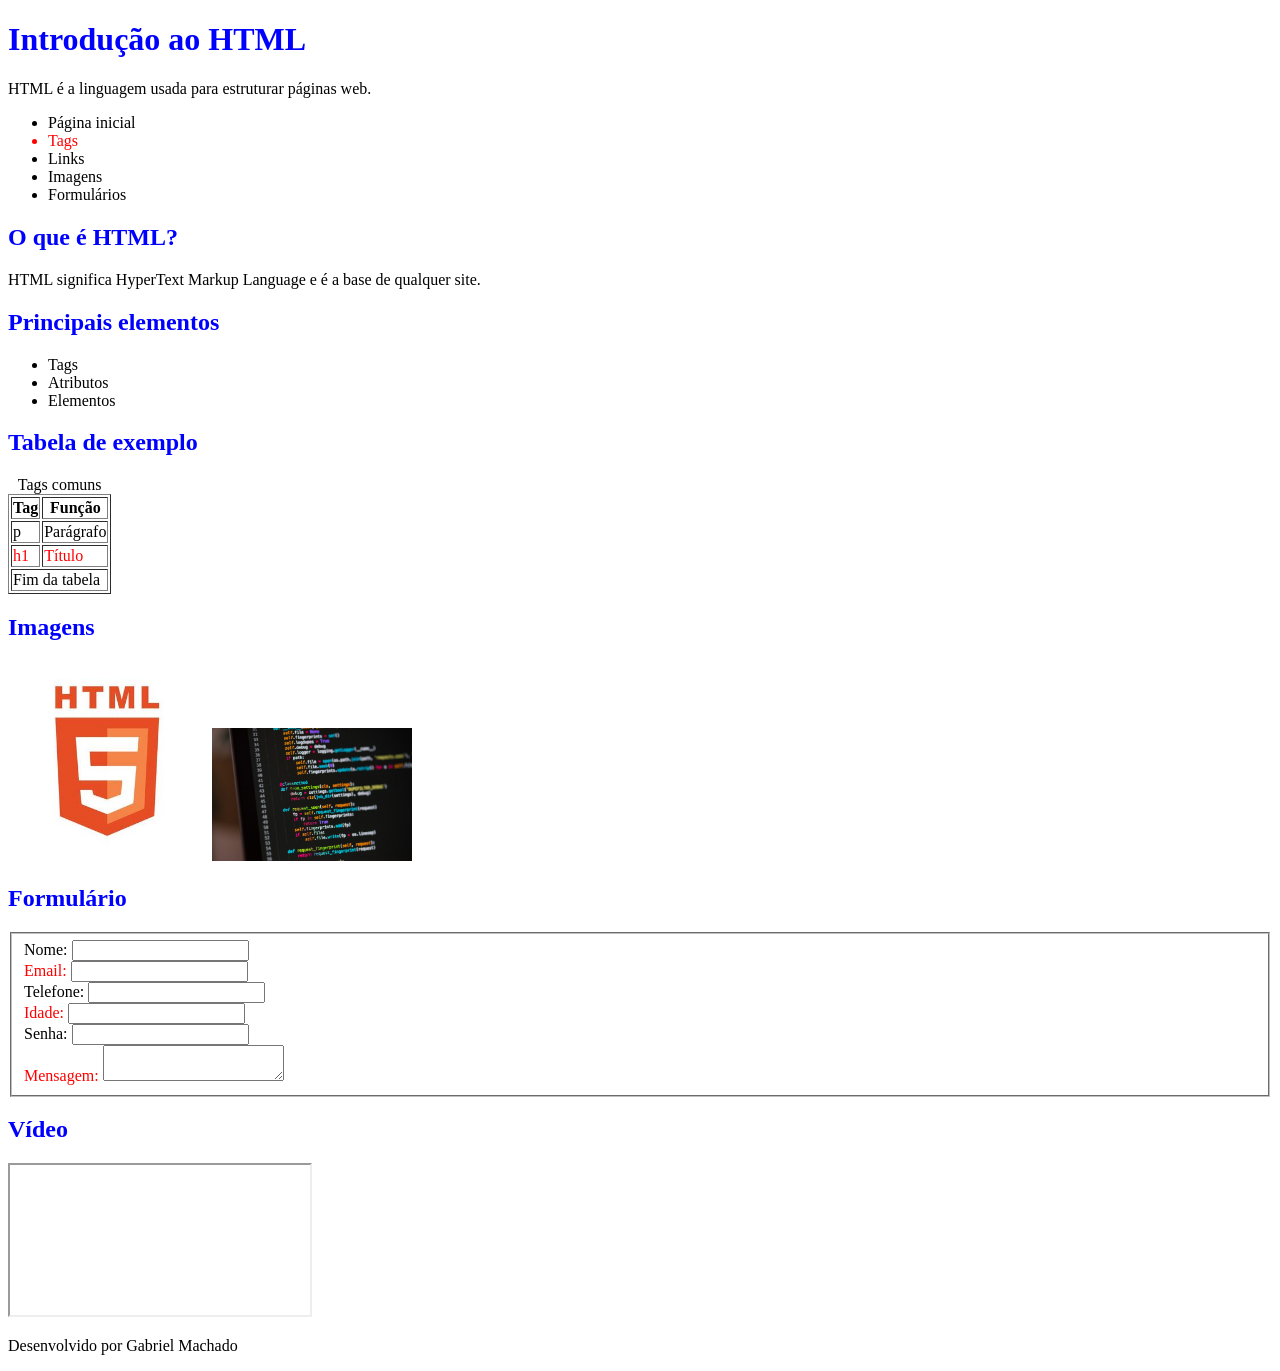
==== index.html @ c093e52a "Add files via upload" ====
<!DOCTYPE html>
<html lang="pt-BR">
<head>
    <meta charset="UTF-8">
    <meta name="viewport" content="width=device-width, initial-scale=1.0">
    <title>HTML Básico</title>
    <link rel="stylesheet" href="css/style.css">
</head>
<body>

<header>
    <h1>Introdução ao HTML</h1>
    <p>HTML é a linguagem usada para estruturar páginas web.</p>
</header>

<nav>
    <ul>
        <li>Página inicial</li>
        <li>Tags</li>
        <li>Links</li>
        <li>Imagens</li>
        <li>Formulários</li>
    </ul>
</nav>

<main>
    <h2>O que é HTML?</h2>
    <p>HTML significa HyperText Markup Language e é a base de qualquer site.</p>

    <h2>Principais elementos</h2>
    <ul>
        <li>Tags</li>
        <li>Atributos</li>
        <li>Elementos</li>
    </ul>

    <h2>Tabela de exemplo</h2>
    <table border="1">
        <caption>Tags comuns</caption>
        <thead>
            <tr>
                <th>Tag</th>
                <th>Função</th>
            </tr>
        </thead>
        <tbody>
            <tr>
                <td>p</td>
                <td>Parágrafo</td>
            </tr>
            <tr>
                <td>h1</td>
                <td>Título</td>
            </tr>
        </tbody>
        <tfoot>
            <tr>
                <td colspan="2">Fim da tabela</td>
            </tr>
        </tfoot>
    </table>

    <h2>Imagens</h2>
    <img src="img/img1.jpg" width="200">

    <a href="https://www.google.com">
        <img src="img/img2.jpg" width="200">
    </a>

    <h2>Formulário</h2>
    <form>
        <fieldset>
            <label>Nome:</label>
            <input type="text"><br>

            <label>Email:</label>
            <input type="email"><br>

            <label>Telefone:</label>
            <input type="tel"><br>

            <label>Idade:</label>
            <input type="number"><br>

            <label>Senha:</label>
            <input type="password"><br>

            <label>Mensagem:</label>
            <textarea></textarea>
        </fieldset>
    </form>

    <h2>Vídeo</h2>
    <iframe width="300" src="https://www.youtube.com/embed/dQw4w9WgXcQ"></iframe>

</main>

<footer>
    <p>Desenvolvido por Gabriel Machado</p>
</footer>

</body>
</html>
---- css/style.css ----
h1,
h2 {
    color: blue;
}

p,
li,
label,
table {
    color: black;
}

nav ul li:nth-child(2),
table tr:nth-child(2),
label:nth-child(even) {
    color: red;
}
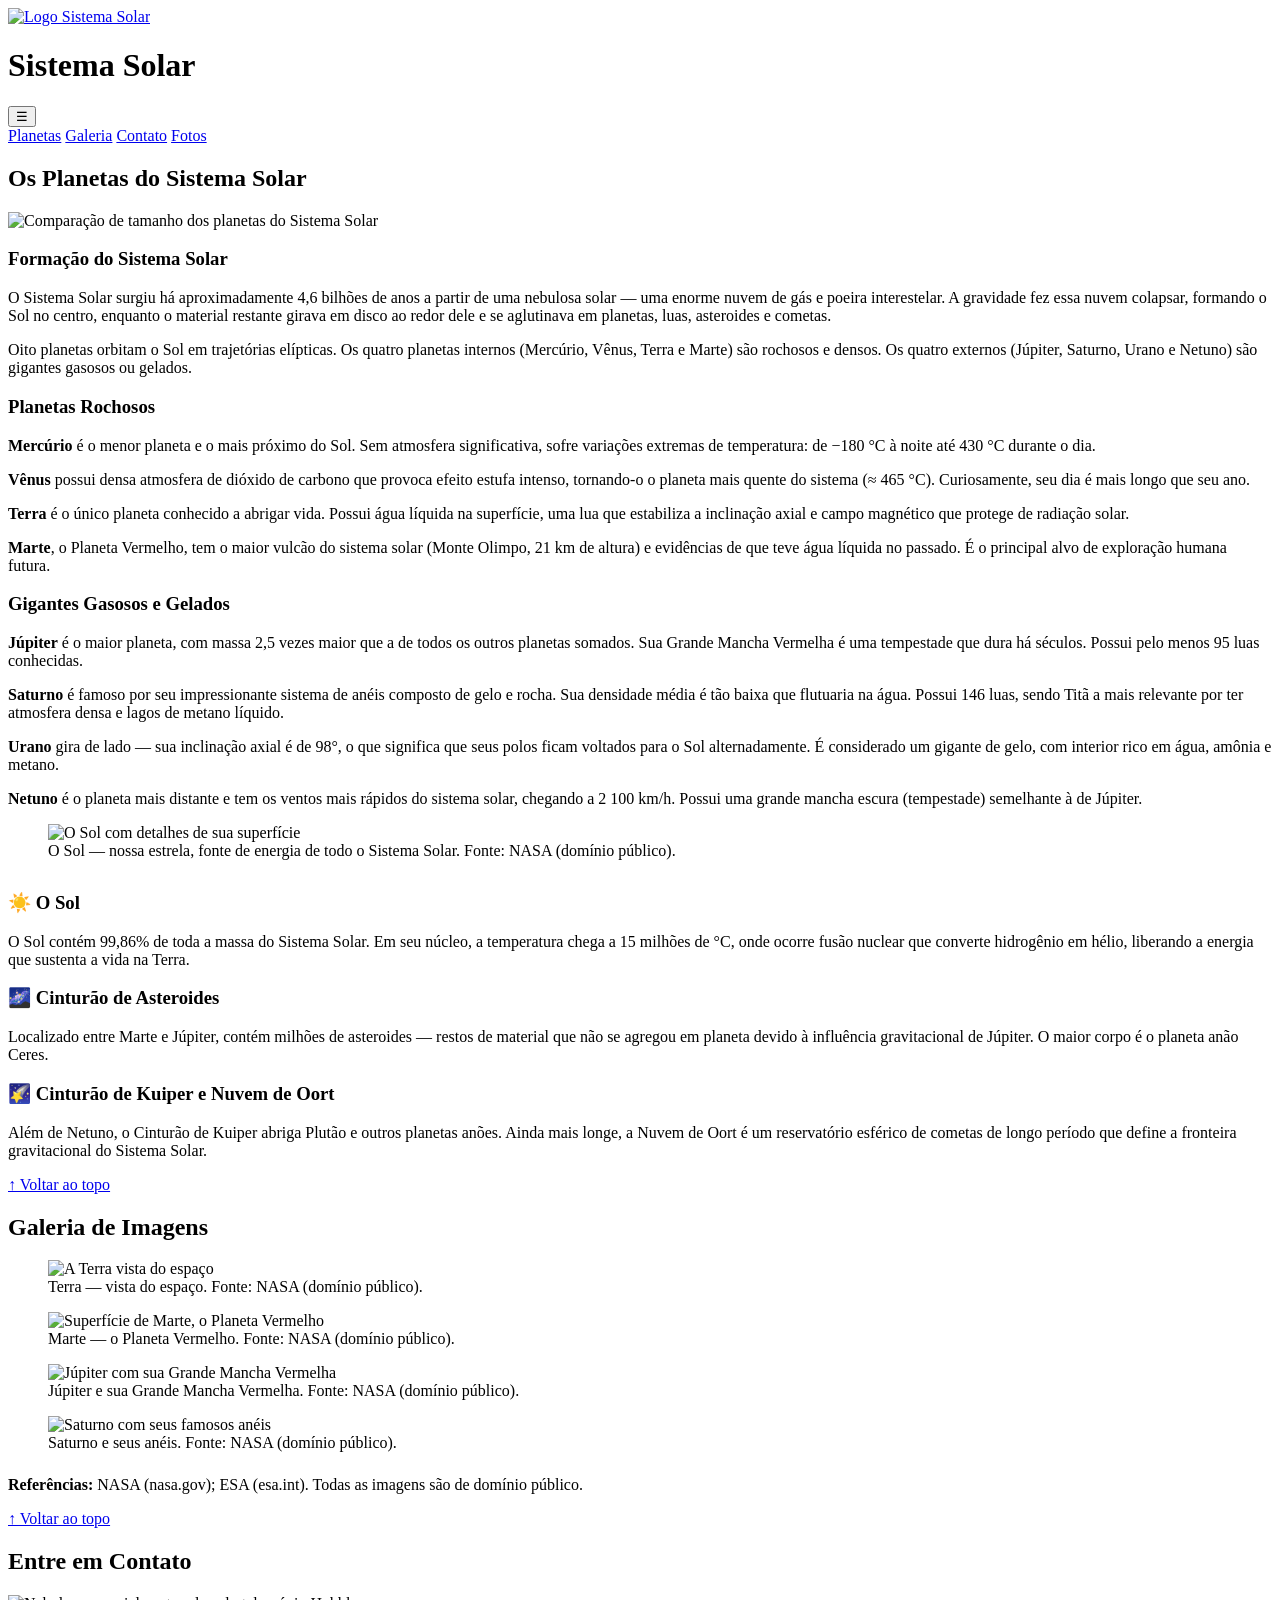
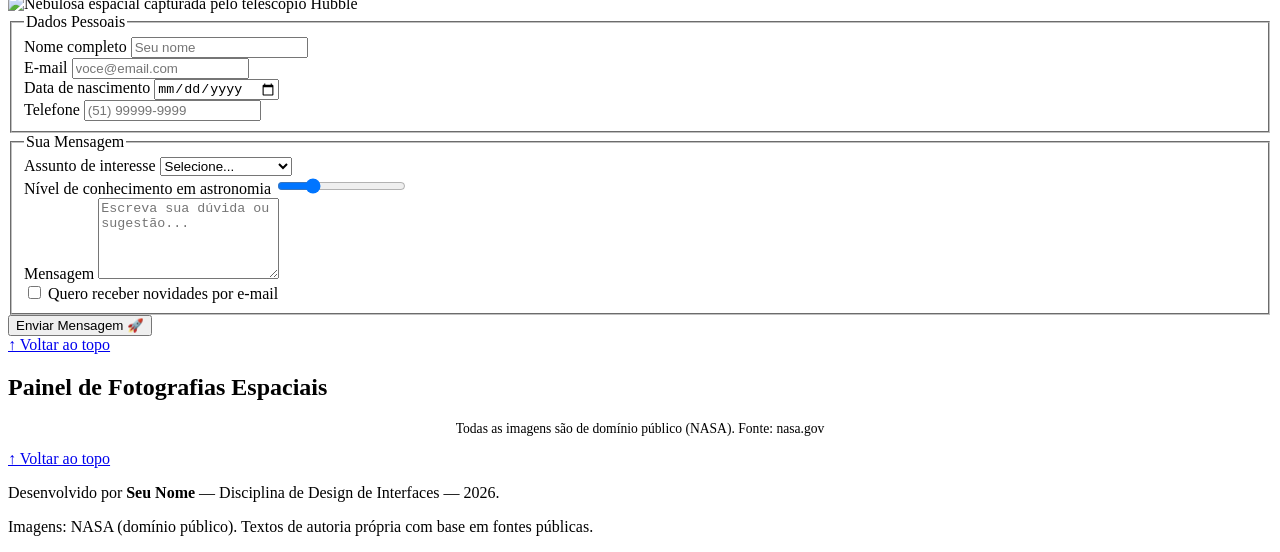
==== commit 4c365c22: "Add files via upload" ====
--- a/index.html
+++ b/index.html
@@ -1,103 +1,297 @@
-<!DOCTYPE html>
-<html lang="pt-BR">
-<head>
-    <meta charset="UTF-8">
-    <meta name="viewport" content="width=device-width, initial-scale=1.0">
-    <title>HTML Básico</title>
-    <link rel="stylesheet" href="css/style.css">
-</head>
-<body>
-
-<header>
-    <h1>Introdução ao HTML</h1>
-    <p>HTML é a linguagem usada para estruturar páginas web.</p>
-</header>
-
-<nav>
-    <ul>
-        <li>Página inicial</li>
-        <li>Tags</li>
-        <li>Links</li>
-        <li>Imagens</li>
-        <li>Formulários</li>
-    </ul>
-</nav>
-
-<main>
-    <h2>O que é HTML?</h2>
-    <p>HTML significa HyperText Markup Language e é a base de qualquer site.</p>
-
-    <h2>Principais elementos</h2>
-    <ul>
-        <li>Tags</li>
-        <li>Atributos</li>
-        <li>Elementos</li>
-    </ul>
-
-    <h2>Tabela de exemplo</h2>
-    <table border="1">
-        <caption>Tags comuns</caption>
-        <thead>
-            <tr>
-                <th>Tag</th>
-                <th>Função</th>
-            </tr>
-        </thead>
-        <tbody>
-            <tr>
-                <td>p</td>
-                <td>Parágrafo</td>
-            </tr>
-            <tr>
-                <td>h1</td>
-                <td>Título</td>
-            </tr>
-        </tbody>
-        <tfoot>
-            <tr>
-                <td colspan="2">Fim da tabela</td>
-            </tr>
-        </tfoot>
-    </table>
-
-    <h2>Imagens</h2>
-    <img src="img/img1.jpg" width="200">
-
-    <a href="https://www.google.com">
-        <img src="img/img2.jpg" width="200">
-    </a>
-
-    <h2>Formulário</h2>
-    <form>
-        <fieldset>
-            <label>Nome:</label>
-            <input type="text"><br>
-
-            <label>Email:</label>
-            <input type="email"><br>
-
-            <label>Telefone:</label>
-            <input type="tel"><br>
-
-            <label>Idade:</label>
-            <input type="number"><br>
-
-            <label>Senha:</label>
-            <input type="password"><br>
-
-            <label>Mensagem:</label>
-            <textarea></textarea>
-        </fieldset>
-    </form>
-
-    <h2>Vídeo</h2>
-    <iframe width="300" src="https://www.youtube.com/embed/dQw4w9WgXcQ"></iframe>
-
-</main>
-
-<footer>
-    <p>Desenvolvido por Gabriel Machado</p>
-</footer>
-
-</body>
-</html>+<!DOCTYPE html>
+<html lang="pt-br">
+<head>
+    <meta charset="UTF-8">
+    <meta name="viewport" content="width=device-width, initial-scale=1.0">
+
+    <!-- SEO — metatags gerais -->
+    <title>Sistema Solar — Guia Educativo</title>
+    <meta name="description" content="Aprenda sobre o Sistema Solar: planetas, características, formação e curiosidades astronômicas em um guia educativo completo.">
+    <meta name="keywords" content="sistema solar, planetas, astronomia, educação, espaço, sol, terra, marte, júpiter">
+    <meta name="author" content="Seu Nome">
+    <meta name="robots" content="index, follow">
+
+    <!-- Open Graph (Facebook, LinkedIn, WhatsApp etc.) -->
+    <meta property="og:type" content="website">
+    <meta property="og:title" content="Sistema Solar — Guia Educativo">
+    <meta property="og:description" content="Explore o Sistema Solar com textos, imagens e curiosidades astronômicas.">
+    <meta property="og:image" content="img/banner-solar.jpg">
+    <meta property="og:url" content="https://seuusuario.github.io/sistema-solar">
+    <meta property="og:locale" content="pt_BR">
+
+    <!-- Twitter Card -->
+    <meta name="twitter:card" content="summary_large_image">
+    <meta name="twitter:title" content="Sistema Solar — Guia Educativo">
+    <meta name="twitter:description" content="Explore o Sistema Solar com textos, imagens e curiosidades.">
+    <meta name="twitter:image" content="img/banner-solar.jpg">
+
+    <link rel="stylesheet" href="css/main.css">
+    <script type="module" src="js/main.js" defer></script>
+</head>
+<body>
+
+    <!-- Topo fixo: header + nav -->
+    <div class="fixed">
+        <header id="topo">
+            <a href="index.html">
+                <img src="img/logo.svg" width="200" height="200" alt="Logo Sistema Solar" class="logo">
+            </a>
+            <h1>Sistema Solar</h1>
+            <button
+                aria-label="Abrir menu de navegação"
+                aria-expanded="false"
+                onclick="
+                    const nav = document.querySelector('nav');
+                    const expanded = nav.classList.toggle('ativo');
+                    this.setAttribute('aria-expanded', expanded);
+                ">☰</button>
+        </header>
+        <nav aria-label="Menu principal">
+            <a href="index.html#section-planetas"    onclick="document.querySelector('nav').classList.remove('ativo')">Planetas</a>
+            <a href="index.html#section-galeria"     onclick="document.querySelector('nav').classList.remove('ativo')">Galeria</a>
+            <a href="index.html#section-contato"     onclick="document.querySelector('nav').classList.remove('ativo')">Contato</a>
+            <a href="index.html#section-painel"      onclick="document.querySelector('nav').classList.remove('ativo')">Fotos</a>
+        </nav>
+    </div>
+
+    <main>
+
+        <!-- =====================================================
+             SEÇÃO 1 — Texto educativo sobre planetas (Trabalho 2)
+             ===================================================== -->
+        <section id="section-planetas" aria-labelledby="titulo-planetas">
+            <h2 id="titulo-planetas">Os Planetas do Sistema Solar</h2>
+
+            <img
+                class="hero-banner"
+                src="img/banner-solar.jpg"
+                alt="Comparação de tamanho dos planetas do Sistema Solar"
+                width="1200"
+                height="400"
+                loading="lazy">
+
+            <div class="section-content">
+                <div class="text-block">
+                    <h3>Formação do Sistema Solar</h3>
+                    <p>O Sistema Solar surgiu há aproximadamente 4,6 bilhões de anos a partir de uma nebulosa solar — uma enorme nuvem de gás e poeira interestelar. A gravidade fez essa nuvem colapsar, formando o Sol no centro, enquanto o material restante girava em disco ao redor dele e se aglutinava em planetas, luas, asteroides e cometas.</p>
+                    <p>Oito planetas orbitam o Sol em trajetórias elípticas. Os quatro planetas internos (Mercúrio, Vênus, Terra e Marte) são rochosos e densos. Os quatro externos (Júpiter, Saturno, Urano e Netuno) são gigantes gasosos ou gelados.</p>
+
+                    <h3>Planetas Rochosos</h3>
+                    <p><strong>Mercúrio</strong> é o menor planeta e o mais próximo do Sol. Sem atmosfera significativa, sofre variações extremas de temperatura: de −180 °C à noite até 430 °C durante o dia.</p>
+                    <p><strong>Vênus</strong> possui densa atmosfera de dióxido de carbono que provoca efeito estufa intenso, tornando-o o planeta mais quente do sistema (≈ 465 °C). Curiosamente, seu dia é mais longo que seu ano.</p>
+                    <p><strong>Terra</strong> é o único planeta conhecido a abrigar vida. Possui água líquida na superfície, uma lua que estabiliza a inclinação axial e campo magnético que protege de radiação solar.</p>
+                    <p><strong>Marte</strong>, o Planeta Vermelho, tem o maior vulcão do sistema solar (Monte Olimpo, 21 km de altura) e evidências de que teve água líquida no passado. É o principal alvo de exploração humana futura.</p>
+
+                    <h3>Gigantes Gasosos e Gelados</h3>
+                    <p><strong>Júpiter</strong> é o maior planeta, com massa 2,5 vezes maior que a de todos os outros planetas somados. Sua Grande Mancha Vermelha é uma tempestade que dura há séculos. Possui pelo menos 95 luas conhecidas.</p>
+                    <p><strong>Saturno</strong> é famoso por seu impressionante sistema de anéis composto de gelo e rocha. Sua densidade média é tão baixa que flutuaria na água. Possui 146 luas, sendo Titã a mais relevante por ter atmosfera densa e lagos de metano líquido.</p>
+                    <p><strong>Urano</strong> gira de lado — sua inclinação axial é de 98°, o que significa que seus polos ficam voltados para o Sol alternadamente. É considerado um gigante de gelo, com interior rico em água, amônia e metano.</p>
+                    <p><strong>Netuno</strong> é o planeta mais distante e tem os ventos mais rápidos do sistema solar, chegando a 2 100 km/h. Possui uma grande mancha escura (tempestade) semelhante à de Júpiter.</p>
+                </div>
+
+                <figure>
+                    <img
+                        src="img/sol-detalhe.jpg"
+                        alt="O Sol com detalhes de sua superfície"
+                        width="800"
+                        height="600"
+                        loading="lazy">
+                    <figcaption>O Sol — nossa estrela, fonte de energia de todo o Sistema Solar. Fonte: NASA (domínio público).</figcaption>
+                </figure>
+            </div>
+
+            <div class="cards-grid" style="margin-top:2rem;">
+                <article class="card">
+                    <h3>☀️ O Sol</h3>
+                    <p>O Sol contém 99,86% de toda a massa do Sistema Solar. Em seu núcleo, a temperatura chega a 15 milhões de °C, onde ocorre fusão nuclear que converte hidrogênio em hélio, liberando a energia que sustenta a vida na Terra.</p>
+                </article>
+                <article class="card">
+                    <h3>🌌 Cinturão de Asteroides</h3>
+                    <p>Localizado entre Marte e Júpiter, contém milhões de asteroides — restos de material que não se agregou em planeta devido à influência gravitacional de Júpiter. O maior corpo é o planeta anão Ceres.</p>
+                </article>
+                <article class="card">
+                    <h3>🌠 Cinturão de Kuiper e Nuvem de Oort</h3>
+                    <p>Além de Netuno, o Cinturão de Kuiper abriga Plutão e outros planetas anões. Ainda mais longe, a Nuvem de Oort é um reservatório esférico de cometas de longo período que define a fronteira gravitacional do Sistema Solar.</p>
+                </article>
+            </div>
+
+            <a href="#topo" class="back-to-top">↑ Voltar ao topo</a>
+        </section>
+
+        <!-- =====================================================
+             SEÇÃO 2 — Galeria Flex (Trabalho 2)
+             ===================================================== -->
+        <section id="section-galeria" aria-labelledby="titulo-galeria">
+            <h2 id="titulo-galeria">Galeria de Imagens</h2>
+
+            <div class="gallery-flex">
+                <figure>
+                    <img
+                        src="img/terra.jpg"
+                        alt="A Terra vista do espaço"
+                        width="800"
+                        height="800"
+                        loading="lazy">
+                    <figcaption>Terra — vista do espaço. Fonte: NASA (domínio público).</figcaption>
+                </figure>
+                <figure>
+                    <img
+                        src="img/marte.jpg"
+                        alt="Superfície de Marte, o Planeta Vermelho"
+                        width="800"
+                        height="600"
+                        loading="lazy">
+                    <figcaption>Marte — o Planeta Vermelho. Fonte: NASA (domínio público).</figcaption>
+                </figure>
+                <figure>
+                    <img
+                        src="img/jupiter.jpg"
+                        alt="Júpiter com sua Grande Mancha Vermelha"
+                        width="800"
+                        height="1000"
+                        loading="lazy">
+                    <figcaption>Júpiter e sua Grande Mancha Vermelha. Fonte: NASA (domínio público).</figcaption>
+                </figure>
+                <figure>
+                    <img
+                        src="img/saturno.jpg"
+                        alt="Saturno com seus famosos anéis"
+                        width="1200"
+                        height="600"
+                        loading="lazy">
+                    <figcaption>Saturno e seus anéis. Fonte: NASA (domínio público).</figcaption>
+                </figure>
+            </div>
+
+            <p style="margin-top:1.5rem;"><strong>Referências:</strong> NASA (nasa.gov); ESA (esa.int). Todas as imagens são de domínio público.</p>
+
+            <a href="#topo" class="back-to-top">↑ Voltar ao topo</a>
+        </section>
+
+        <!-- =====================================================
+             SEÇÃO 3 — Formulário + Figura (Trabalho 3 — nova)
+             ===================================================== -->
+        <section id="section-contato" aria-labelledby="titulo-contato">
+            <h2 id="titulo-contato">Entre em Contato</h2>
+
+            <div class="form-section-grid">
+
+                <!-- Figura grande ao lado do formulário -->
+                <img
+                    class="form-image"
+                    src="img/nebulosa.jpg"
+                    alt="Nebulosa espacial capturada pelo telescópio Hubble"
+                    width="800"
+                    height="800"
+                    loading="lazy">
+
+                <!-- Formulário com fieldsets e tipos variados -->
+                <form class="contact-form" action="#" method="post" novalidate>
+
+                    <fieldset>
+                        <legend>Dados Pessoais</legend>
+                        <div class="form-grid">
+                            <div class="form-group">
+                                <label for="nome">Nome completo</label>
+                                <input type="text" id="nome" name="nome" placeholder="Seu nome" autocomplete="name" required>
+                            </div>
+                            <div class="form-group">
+                                <label for="email">E-mail</label>
+                                <input type="email" id="email" name="email" placeholder="voce@email.com" autocomplete="email" required>
+                            </div>
+                            <div class="form-group">
+                                <label for="nascimento">Data de nascimento</label>
+                                <input type="date" id="nascimento" name="nascimento" autocomplete="bday">
+                            </div>
+                            <div class="form-group">
+                                <label for="telefone">Telefone</label>
+                                <input type="tel" id="telefone" name="telefone" placeholder="(51) 99999-9999" autocomplete="tel">
+                            </div>
+                        </div>
+                    </fieldset>
+
+                    <fieldset>
+                        <legend>Sua Mensagem</legend>
+                        <div class="form-grid">
+                            <div class="form-group">
+                                <label for="assunto">Assunto de interesse</label>
+                                <select id="assunto" name="assunto">
+                                    <option value="">Selecione...</option>
+                                    <option value="planetas">Planetas</option>
+                                    <option value="sol">O Sol</option>
+                                    <option value="missoes">Missões Espaciais</option>
+                                    <option value="outro">Outro</option>
+                                </select>
+                            </div>
+                            <div class="form-group">
+                                <label for="nivel">Nível de conhecimento em astronomia</label>
+                                <input type="range" id="nivel" name="nivel" min="1" max="5" step="1" value="2">
+                            </div>
+                            <div class="form-group full-width">
+                                <label for="mensagem">Mensagem</label>
+                                <textarea id="mensagem" name="mensagem" placeholder="Escreva sua dúvida ou sugestão..." rows="5" required></textarea>
+                            </div>
+                            <div class="form-group">
+                                <label>
+                                    <input type="checkbox" id="newsletter" name="newsletter" value="sim">
+                                    Quero receber novidades por e-mail
+                                </label>
+                            </div>
+                        </div>
+                    </fieldset>
+
+                    <button type="submit" class="form-submit">Enviar Mensagem 🚀</button>
+                </form>
+            </div>
+
+            <a href="#topo" class="back-to-top">↑ Voltar ao topo</a>
+        </section>
+
+        <!-- =====================================================
+             SEÇÃO 4 — Painel de Fotos (Trabalho 3 — nova)
+             ===================================================== -->
+        <section id="section-painel" aria-labelledby="titulo-painel">
+            <h2 id="titulo-painel">Painel de Fotografias Espaciais</h2>
+
+            <div class="photo-panel" role="list" aria-label="Painel de fotografias espaciais">
+
+                <div class="photo-item" role="listitem"
+                    style="background-image: url('img/terra.jpg');"
+                    aria-label="Terra vista do espaço"></div>
+
+                <div class="photo-item" role="listitem"
+                    style="background-image: url('img/lua.jpg');"
+                    aria-label="Lua Cheia"></div>
+
+                <div class="photo-item" role="listitem"
+                    style="background-image: url('img/saturno.jpg');"
+                    aria-label="Saturno e seus anéis"></div>
+
+                <div class="photo-item" role="listitem"
+                    style="background-image: url('img/jupiter.jpg');"
+                    aria-label="Júpiter"></div>
+
+                <div class="photo-item" role="listitem"
+                    style="background-image: url('img/marte.jpg');"
+                    aria-label="Marte"></div>
+
+                <div class="photo-item" role="listitem"
+                    style="background-image: url('img/nebulosa.jpg');"
+                    aria-label="Nebulosa espacial"></div>
+
+            </div>
+
+            <p style="margin-top:1rem; font-size:0.85rem; text-align:center;">Todas as imagens são de domínio público (NASA). Fonte: nasa.gov</p>
+
+            <a href="#topo" class="back-to-top">↑ Voltar ao topo</a>
+        </section>
+
+    </main>
+
+    <footer>
+        <p>Desenvolvido por <strong>Seu Nome</strong> &mdash; Disciplina de Design de Interfaces &mdash; 2026.</p>
+        <p>Imagens: NASA (domínio público). Textos de autoria própria com base em fontes públicas.</p>
+    </footer>
+
+</body>
+</html>
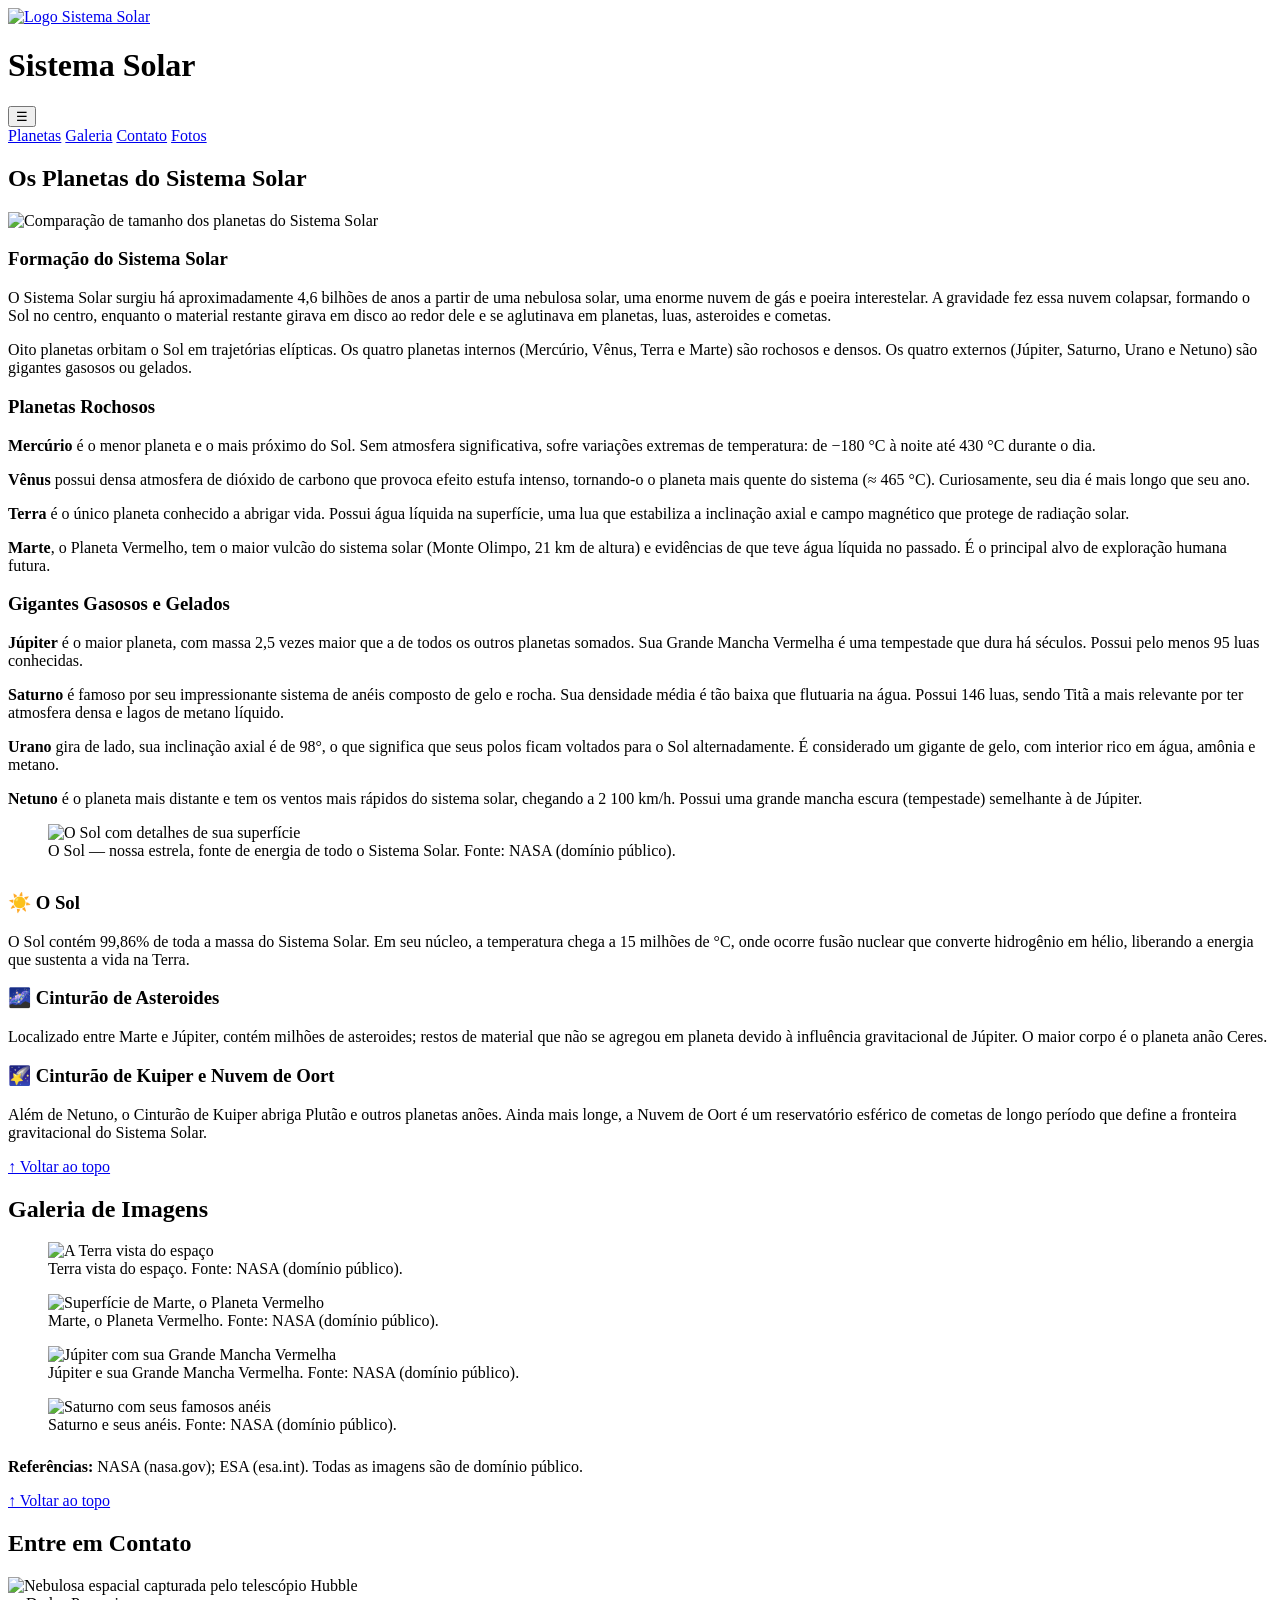
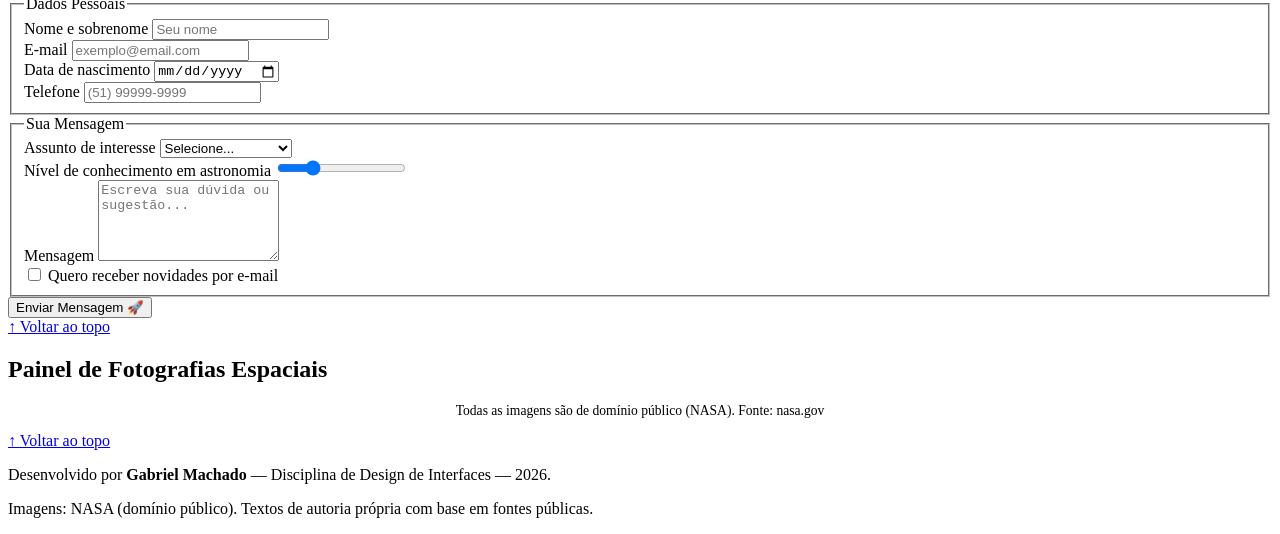
==== commit e5d90222: "Add files via upload" ====
--- a/index.html
+++ b/index.html
@@ -1,17 +1,19 @@
 <!DOCTYPE html>
 <html lang="pt-br">
+
 <head>
     <meta charset="UTF-8">
     <meta name="viewport" content="width=device-width, initial-scale=1.0">
 
-    <!-- SEO — metatags gerais -->
+    <!-- metatags gerais -->
     <title>Sistema Solar — Guia Educativo</title>
-    <meta name="description" content="Aprenda sobre o Sistema Solar: planetas, características, formação e curiosidades astronômicas em um guia educativo completo.">
+    <meta name="description"
+        content="Aprenda sobre o Sistema Solar: planetas, características, formação e curiosidades astronômicas em um guia educativo completo.">
     <meta name="keywords" content="sistema solar, planetas, astronomia, educação, espaço, sol, terra, marte, júpiter">
     <meta name="author" content="Seu Nome">
     <meta name="robots" content="index, follow">
 
-    <!-- Open Graph (Facebook, LinkedIn, WhatsApp etc.) -->
+    <!-- Open Graph (Facebook, LinkedIn, WhatsApp etc...) -->
     <meta property="og:type" content="website">
     <meta property="og:title" content="Sistema Solar — Guia Educativo">
     <meta property="og:description" content="Explore o Sistema Solar com textos, imagens e curiosidades astronômicas.">
@@ -19,7 +21,7 @@
     <meta property="og:url" content="https://seuusuario.github.io/sistema-solar">
     <meta property="og:locale" content="pt_BR">
 
-    <!-- Twitter Card -->
+    <!-- Twitter -->
     <meta name="twitter:card" content="summary_large_image">
     <meta name="twitter:title" content="Sistema Solar — Guia Educativo">
     <meta name="twitter:description" content="Explore o Sistema Solar com textos, imagens e curiosidades.">
@@ -28,176 +30,170 @@
     <link rel="stylesheet" href="css/main.css">
     <script type="module" src="js/main.js" defer></script>
 </head>
+
 <body>
 
-    <!-- Topo fixo: header + nav -->
+    <!-- Topo fixo -->
     <div class="fixed">
         <header id="topo">
             <a href="index.html">
                 <img src="img/logo.svg" width="200" height="200" alt="Logo Sistema Solar" class="logo">
             </a>
             <h1>Sistema Solar</h1>
-            <button
-                aria-label="Abrir menu de navegação"
-                aria-expanded="false"
-                onclick="
+            <button aria-label="Abrir menu de navegação" aria-expanded="false" onclick="
                     const nav = document.querySelector('nav');
                     const expanded = nav.classList.toggle('ativo');
                     this.setAttribute('aria-expanded', expanded);
                 ">☰</button>
         </header>
         <nav aria-label="Menu principal">
-            <a href="index.html#section-planetas"    onclick="document.querySelector('nav').classList.remove('ativo')">Planetas</a>
-            <a href="index.html#section-galeria"     onclick="document.querySelector('nav').classList.remove('ativo')">Galeria</a>
-            <a href="index.html#section-contato"     onclick="document.querySelector('nav').classList.remove('ativo')">Contato</a>
-            <a href="index.html#section-painel"      onclick="document.querySelector('nav').classList.remove('ativo')">Fotos</a>
+            <a href="index.html#section-planetas"
+                onclick="document.querySelector('nav').classList.remove('ativo')">Planetas</a>
+            <a href="index.html#section-galeria"
+                onclick="document.querySelector('nav').classList.remove('ativo')">Galeria</a>
+            <a href="index.html#section-contato"
+                onclick="document.querySelector('nav').classList.remove('ativo')">Contato</a>
+            <a href="index.html#section-painel"
+                onclick="document.querySelector('nav').classList.remove('ativo')">Fotos</a>
         </nav>
     </div>
 
     <main>
 
-        <!-- =====================================================
-             SEÇÃO 1 — Texto educativo sobre planetas (Trabalho 2)
-             ===================================================== -->
+        <!-- TEXTO -->
         <section id="section-planetas" aria-labelledby="titulo-planetas">
             <h2 id="titulo-planetas">Os Planetas do Sistema Solar</h2>
 
-            <img
-                class="hero-banner"
-                src="img/banner-solar.jpg"
-                alt="Comparação de tamanho dos planetas do Sistema Solar"
-                width="1200"
-                height="400"
-                loading="lazy">
+            <img class="hero-banner" src="img/banner-solar.jpg"
+                alt="Comparação de tamanho dos planetas do Sistema Solar" width="1200" height="400" loading="lazy">
 
             <div class="section-content">
                 <div class="text-block">
                     <h3>Formação do Sistema Solar</h3>
-                    <p>O Sistema Solar surgiu há aproximadamente 4,6 bilhões de anos a partir de uma nebulosa solar — uma enorme nuvem de gás e poeira interestelar. A gravidade fez essa nuvem colapsar, formando o Sol no centro, enquanto o material restante girava em disco ao redor dele e se aglutinava em planetas, luas, asteroides e cometas.</p>
-                    <p>Oito planetas orbitam o Sol em trajetórias elípticas. Os quatro planetas internos (Mercúrio, Vênus, Terra e Marte) são rochosos e densos. Os quatro externos (Júpiter, Saturno, Urano e Netuno) são gigantes gasosos ou gelados.</p>
+                    <p>O Sistema Solar surgiu há aproximadamente 4,6 bilhões de anos a partir de uma nebulosa solar, 
+                        uma enorme nuvem de gás e poeira interestelar. A gravidade fez essa nuvem colapsar, formando o
+                        Sol no centro, enquanto o material restante girava em disco ao redor dele e se aglutinava em
+                        planetas, luas, asteroides e cometas.</p>
+                    <p>Oito planetas orbitam o Sol em trajetórias elípticas. Os quatro planetas internos (Mercúrio,
+                        Vênus, Terra e Marte) são rochosos e densos. Os quatro externos (Júpiter, Saturno, Urano e
+                        Netuno) são gigantes gasosos ou gelados.</p>
 
                     <h3>Planetas Rochosos</h3>
-                    <p><strong>Mercúrio</strong> é o menor planeta e o mais próximo do Sol. Sem atmosfera significativa, sofre variações extremas de temperatura: de −180 °C à noite até 430 °C durante o dia.</p>
-                    <p><strong>Vênus</strong> possui densa atmosfera de dióxido de carbono que provoca efeito estufa intenso, tornando-o o planeta mais quente do sistema (≈ 465 °C). Curiosamente, seu dia é mais longo que seu ano.</p>
-                    <p><strong>Terra</strong> é o único planeta conhecido a abrigar vida. Possui água líquida na superfície, uma lua que estabiliza a inclinação axial e campo magnético que protege de radiação solar.</p>
-                    <p><strong>Marte</strong>, o Planeta Vermelho, tem o maior vulcão do sistema solar (Monte Olimpo, 21 km de altura) e evidências de que teve água líquida no passado. É o principal alvo de exploração humana futura.</p>
+                    <p><strong>Mercúrio</strong> é o menor planeta e o mais próximo do Sol. Sem atmosfera significativa,
+                        sofre variações extremas de temperatura: de −180 °C à noite até 430 °C durante o dia.</p>
+                    <p><strong>Vênus</strong> possui densa atmosfera de dióxido de carbono que provoca efeito estufa
+                        intenso, tornando-o o planeta mais quente do sistema (≈ 465 °C). Curiosamente, seu dia é mais
+                        longo que seu ano.</p>
+                    <p><strong>Terra</strong> é o único planeta conhecido a abrigar vida. Possui água líquida na
+                        superfície, uma lua que estabiliza a inclinação axial e campo magnético que protege de radiação
+                        solar.</p>
+                    <p><strong>Marte</strong>, o Planeta Vermelho, tem o maior vulcão do sistema solar (Monte Olimpo, 21
+                        km de altura) e evidências de que teve água líquida no passado. É o principal alvo de exploração
+                        humana futura.</p>
 
                     <h3>Gigantes Gasosos e Gelados</h3>
-                    <p><strong>Júpiter</strong> é o maior planeta, com massa 2,5 vezes maior que a de todos os outros planetas somados. Sua Grande Mancha Vermelha é uma tempestade que dura há séculos. Possui pelo menos 95 luas conhecidas.</p>
-                    <p><strong>Saturno</strong> é famoso por seu impressionante sistema de anéis composto de gelo e rocha. Sua densidade média é tão baixa que flutuaria na água. Possui 146 luas, sendo Titã a mais relevante por ter atmosfera densa e lagos de metano líquido.</p>
-                    <p><strong>Urano</strong> gira de lado — sua inclinação axial é de 98°, o que significa que seus polos ficam voltados para o Sol alternadamente. É considerado um gigante de gelo, com interior rico em água, amônia e metano.</p>
-                    <p><strong>Netuno</strong> é o planeta mais distante e tem os ventos mais rápidos do sistema solar, chegando a 2 100 km/h. Possui uma grande mancha escura (tempestade) semelhante à de Júpiter.</p>
+                    <p><strong>Júpiter</strong> é o maior planeta, com massa 2,5 vezes maior que a de todos os outros
+                        planetas somados. Sua Grande Mancha Vermelha é uma tempestade que dura há séculos. Possui pelo
+                        menos 95 luas conhecidas.</p>
+                    <p><strong>Saturno</strong> é famoso por seu impressionante sistema de anéis composto de gelo e
+                        rocha. Sua densidade média é tão baixa que flutuaria na água. Possui 146 luas, sendo Titã a mais
+                        relevante por ter atmosfera densa e lagos de metano líquido.</p>
+                    <p><strong>Urano</strong> gira de lado, sua inclinação axial é de 98°, o que significa que seus
+                        polos ficam voltados para o Sol alternadamente. É considerado um gigante de gelo, com interior
+                        rico em água, amônia e metano.</p>
+                    <p><strong>Netuno</strong> é o planeta mais distante e tem os ventos mais rápidos do sistema solar,
+                        chegando a 2 100 km/h. Possui uma grande mancha escura (tempestade) semelhante à de Júpiter.</p>
                 </div>
 
                 <figure>
-                    <img
-                        src="img/sol-detalhe.jpg"
-                        alt="O Sol com detalhes de sua superfície"
-                        width="800"
-                        height="600"
-                        loading="lazy">
-                    <figcaption>O Sol — nossa estrela, fonte de energia de todo o Sistema Solar. Fonte: NASA (domínio público).</figcaption>
+                    <img src="img/sol-detalhe.jpg" alt="O Sol com detalhes de sua superfície" width="800" height="600"
+                        loading="lazy">
+                    <figcaption>O Sol — nossa estrela, fonte de energia de todo o Sistema Solar. Fonte: NASA (domínio
+                        público).</figcaption>
                 </figure>
             </div>
 
             <div class="cards-grid" style="margin-top:2rem;">
                 <article class="card">
                     <h3>☀️ O Sol</h3>
-                    <p>O Sol contém 99,86% de toda a massa do Sistema Solar. Em seu núcleo, a temperatura chega a 15 milhões de °C, onde ocorre fusão nuclear que converte hidrogênio em hélio, liberando a energia que sustenta a vida na Terra.</p>
+                    <p>O Sol contém 99,86% de toda a massa do Sistema Solar. Em seu núcleo, a temperatura chega a 15
+                        milhões de °C, onde ocorre fusão nuclear que converte hidrogênio em hélio, liberando a energia
+                        que sustenta a vida na Terra.</p>
                 </article>
                 <article class="card">
                     <h3>🌌 Cinturão de Asteroides</h3>
-                    <p>Localizado entre Marte e Júpiter, contém milhões de asteroides — restos de material que não se agregou em planeta devido à influência gravitacional de Júpiter. O maior corpo é o planeta anão Ceres.</p>
+                    <p>Localizado entre Marte e Júpiter, contém milhões de asteroides; restos de material que não se
+                        agregou em planeta devido à influência gravitacional de Júpiter. O maior corpo é o planeta anão
+                        Ceres.</p>
                 </article>
                 <article class="card">
                     <h3>🌠 Cinturão de Kuiper e Nuvem de Oort</h3>
-                    <p>Além de Netuno, o Cinturão de Kuiper abriga Plutão e outros planetas anões. Ainda mais longe, a Nuvem de Oort é um reservatório esférico de cometas de longo período que define a fronteira gravitacional do Sistema Solar.</p>
+                    <p>Além de Netuno, o Cinturão de Kuiper abriga Plutão e outros planetas anões. Ainda mais longe, a
+                        Nuvem de Oort é um reservatório esférico de cometas de longo período que define a fronteira
+                        gravitacional do Sistema Solar.</p>
                 </article>
             </div>
 
             <a href="#topo" class="back-to-top">↑ Voltar ao topo</a>
         </section>
 
-        <!-- =====================================================
-             SEÇÃO 2 — Galeria Flex (Trabalho 2)
-             ===================================================== -->
+        <!-- GALERIA  -->
         <section id="section-galeria" aria-labelledby="titulo-galeria">
             <h2 id="titulo-galeria">Galeria de Imagens</h2>
 
             <div class="gallery-flex">
                 <figure>
-                    <img
-                        src="img/terra.jpg"
-                        alt="A Terra vista do espaço"
-                        width="800"
-                        height="800"
-                        loading="lazy">
-                    <figcaption>Terra — vista do espaço. Fonte: NASA (domínio público).</figcaption>
-                </figure>
-                <figure>
-                    <img
-                        src="img/marte.jpg"
-                        alt="Superfície de Marte, o Planeta Vermelho"
-                        width="800"
-                        height="600"
-                        loading="lazy">
-                    <figcaption>Marte — o Planeta Vermelho. Fonte: NASA (domínio público).</figcaption>
-                </figure>
-                <figure>
-                    <img
-                        src="img/jupiter.jpg"
-                        alt="Júpiter com sua Grande Mancha Vermelha"
-                        width="800"
-                        height="1000"
+                    <img src="img/terra.jpg" alt="A Terra vista do espaço" width="800" height="800" loading="lazy">
+                    <figcaption>Terra vista do espaço. Fonte: NASA (domínio público).</figcaption>
+                </figure>
+                <figure>
+                    <img src="img/marte.jpg" alt="Superfície de Marte, o Planeta Vermelho" width="800" height="600"
+                        loading="lazy">
+                    <figcaption>Marte, o Planeta Vermelho. Fonte: NASA (domínio público).</figcaption>
+                </figure>
+                <figure>
+                    <img src="img/jupiter.jpg" alt="Júpiter com sua Grande Mancha Vermelha" width="800" height="1000"
                         loading="lazy">
                     <figcaption>Júpiter e sua Grande Mancha Vermelha. Fonte: NASA (domínio público).</figcaption>
                 </figure>
                 <figure>
-                    <img
-                        src="img/saturno.jpg"
-                        alt="Saturno com seus famosos anéis"
-                        width="1200"
-                        height="600"
+                    <img src="img/saturno.jpg" alt="Saturno com seus famosos anéis" width="1200" height="600"
                         loading="lazy">
                     <figcaption>Saturno e seus anéis. Fonte: NASA (domínio público).</figcaption>
                 </figure>
             </div>
 
-            <p style="margin-top:1.5rem;"><strong>Referências:</strong> NASA (nasa.gov); ESA (esa.int). Todas as imagens são de domínio público.</p>
-
-            <a href="#topo" class="back-to-top">↑ Voltar ao topo</a>
-        </section>
-
-        <!-- =====================================================
-             SEÇÃO 3 — Formulário + Figura (Trabalho 3 — nova)
-             ===================================================== -->
+            <p style="margin-top:1.5rem;"><strong>Referências:</strong> NASA (nasa.gov); ESA (esa.int). Todas as imagens
+                são de domínio público.</p>
+
+            <a href="#topo" class="back-to-top">↑ Voltar ao topo</a>
+        </section>
+
+        <!-- Formulário e Figura -->
         <section id="section-contato" aria-labelledby="titulo-contato">
             <h2 id="titulo-contato">Entre em Contato</h2>
 
             <div class="form-section-grid">
 
                 <!-- Figura grande ao lado do formulário -->
-                <img
-                    class="form-image"
-                    src="img/nebulosa.jpg"
-                    alt="Nebulosa espacial capturada pelo telescópio Hubble"
-                    width="800"
-                    height="800"
-                    loading="lazy">
-
-                <!-- Formulário com fieldsets e tipos variados -->
+                <img class="form-image" src="img/nebulosa.jpg" alt="Nebulosa espacial capturada pelo telescópio Hubble"
+                    width="800" height="800" loading="lazy">
+
+                <!-- Formulário com Fieldsets e tipos variados -->
                 <form class="contact-form" action="#" method="post" novalidate>
 
                     <fieldset>
                         <legend>Dados Pessoais</legend>
                         <div class="form-grid">
                             <div class="form-group">
-                                <label for="nome">Nome completo</label>
-                                <input type="text" id="nome" name="nome" placeholder="Seu nome" autocomplete="name" required>
+                                <label for="nome">Nome e sobrenome</label>
+                                <input type="text" id="nome" name="nome" placeholder="Seu nome" autocomplete="name"
+                                    required>
                             </div>
                             <div class="form-group">
                                 <label for="email">E-mail</label>
-                                <input type="email" id="email" name="email" placeholder="voce@email.com" autocomplete="email" required>
+                                <input type="email" id="email" name="email" placeholder="exemplo@email.com"
+                                    autocomplete="email" required>
                             </div>
                             <div class="form-group">
                                 <label for="nascimento">Data de nascimento</label>
@@ -205,7 +201,8 @@
                             </div>
                             <div class="form-group">
                                 <label for="telefone">Telefone</label>
-                                <input type="tel" id="telefone" name="telefone" placeholder="(51) 99999-9999" autocomplete="tel">
+                                <input type="tel" id="telefone" name="telefone" placeholder="(51) 99999-9999"
+                                    autocomplete="tel">
                             </div>
                         </div>
                     </fieldset>
@@ -229,7 +226,8 @@
                             </div>
                             <div class="form-group full-width">
                                 <label for="mensagem">Mensagem</label>
-                                <textarea id="mensagem" name="mensagem" placeholder="Escreva sua dúvida ou sugestão..." rows="5" required></textarea>
+                                <textarea id="mensagem" name="mensagem" placeholder="Escreva sua dúvida ou sugestão..."
+                                    rows="5" required></textarea>
                             </div>
                             <div class="form-group">
                                 <label>
@@ -255,33 +253,28 @@
 
             <div class="photo-panel" role="list" aria-label="Painel de fotografias espaciais">
 
-                <div class="photo-item" role="listitem"
-                    style="background-image: url('img/terra.jpg');"
+                <div class="photo-item" role="listitem" style="background-image: url('img/terra.jpg');"
                     aria-label="Terra vista do espaço"></div>
 
-                <div class="photo-item" role="listitem"
-                    style="background-image: url('img/lua.jpg');"
+                <div class="photo-item" role="listitem" style="background-image: url('img/lua.jpg');"
                     aria-label="Lua Cheia"></div>
 
-                <div class="photo-item" role="listitem"
-                    style="background-image: url('img/saturno.jpg');"
+                <div class="photo-item" role="listitem" style="background-image: url('img/saturno.jpg');"
                     aria-label="Saturno e seus anéis"></div>
 
-                <div class="photo-item" role="listitem"
-                    style="background-image: url('img/jupiter.jpg');"
+                <div class="photo-item" role="listitem" style="background-image: url('img/jupiter.jpg');"
                     aria-label="Júpiter"></div>
 
-                <div class="photo-item" role="listitem"
-                    style="background-image: url('img/marte.jpg');"
+                <div class="photo-item" role="listitem" style="background-image: url('img/marte.jpg');"
                     aria-label="Marte"></div>
 
-                <div class="photo-item" role="listitem"
-                    style="background-image: url('img/nebulosa.jpg');"
+                <div class="photo-item" role="listitem" style="background-image: url('img/nebulosa.jpg');"
                     aria-label="Nebulosa espacial"></div>
 
             </div>
 
-            <p style="margin-top:1rem; font-size:0.85rem; text-align:center;">Todas as imagens são de domínio público (NASA). Fonte: nasa.gov</p>
+            <p style="margin-top:1rem; font-size:0.85rem; text-align:center;">Todas as imagens são de domínio público
+                (NASA). Fonte: nasa.gov</p>
 
             <a href="#topo" class="back-to-top">↑ Voltar ao topo</a>
         </section>
@@ -289,9 +282,11 @@
     </main>
 
     <footer>
-        <p>Desenvolvido por <strong>Seu Nome</strong> &mdash; Disciplina de Design de Interfaces &mdash; 2026.</p>
+        <p>Desenvolvido por <strong>Gabriel Machado</strong> &mdash; Disciplina de Design de Interfaces &mdash; 2026.
+        </p>
         <p>Imagens: NASA (domínio público). Textos de autoria própria com base em fontes públicas.</p>
     </footer>
 
 </body>
-</html>
+
+</html>
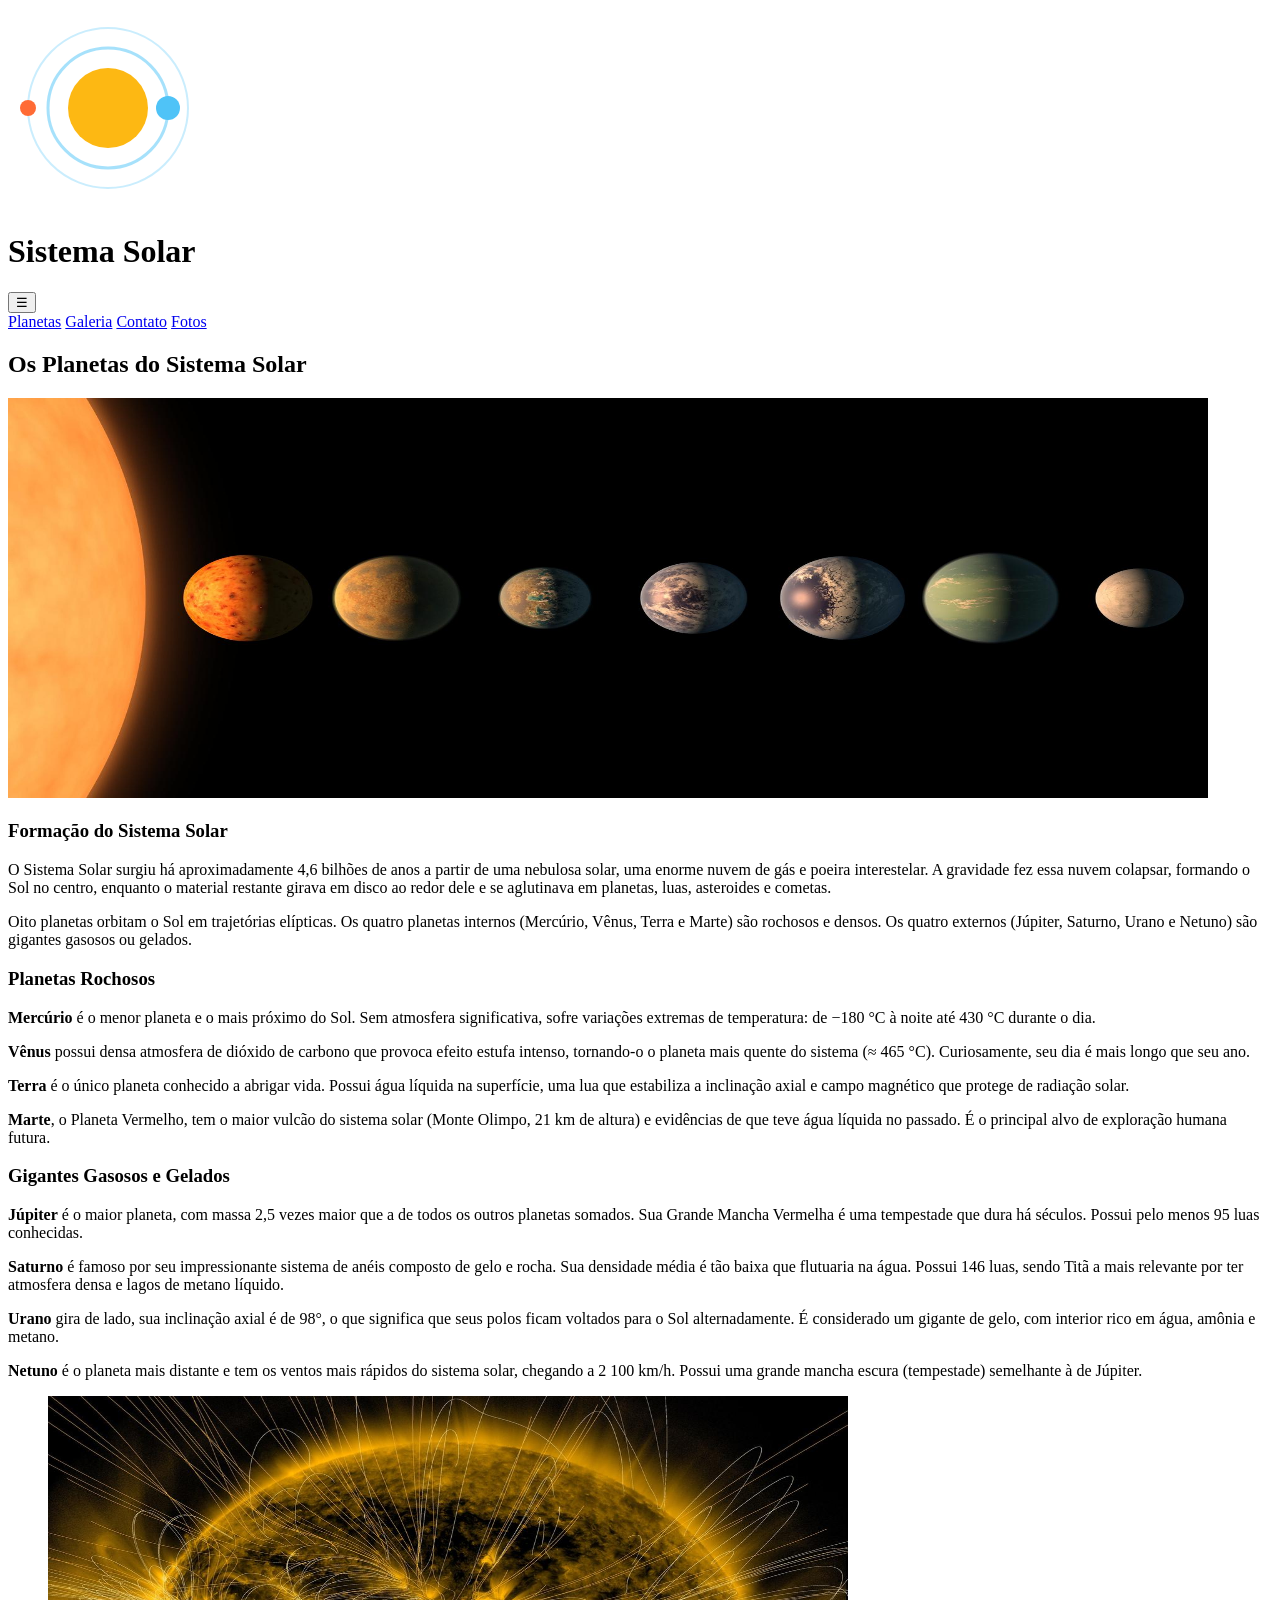
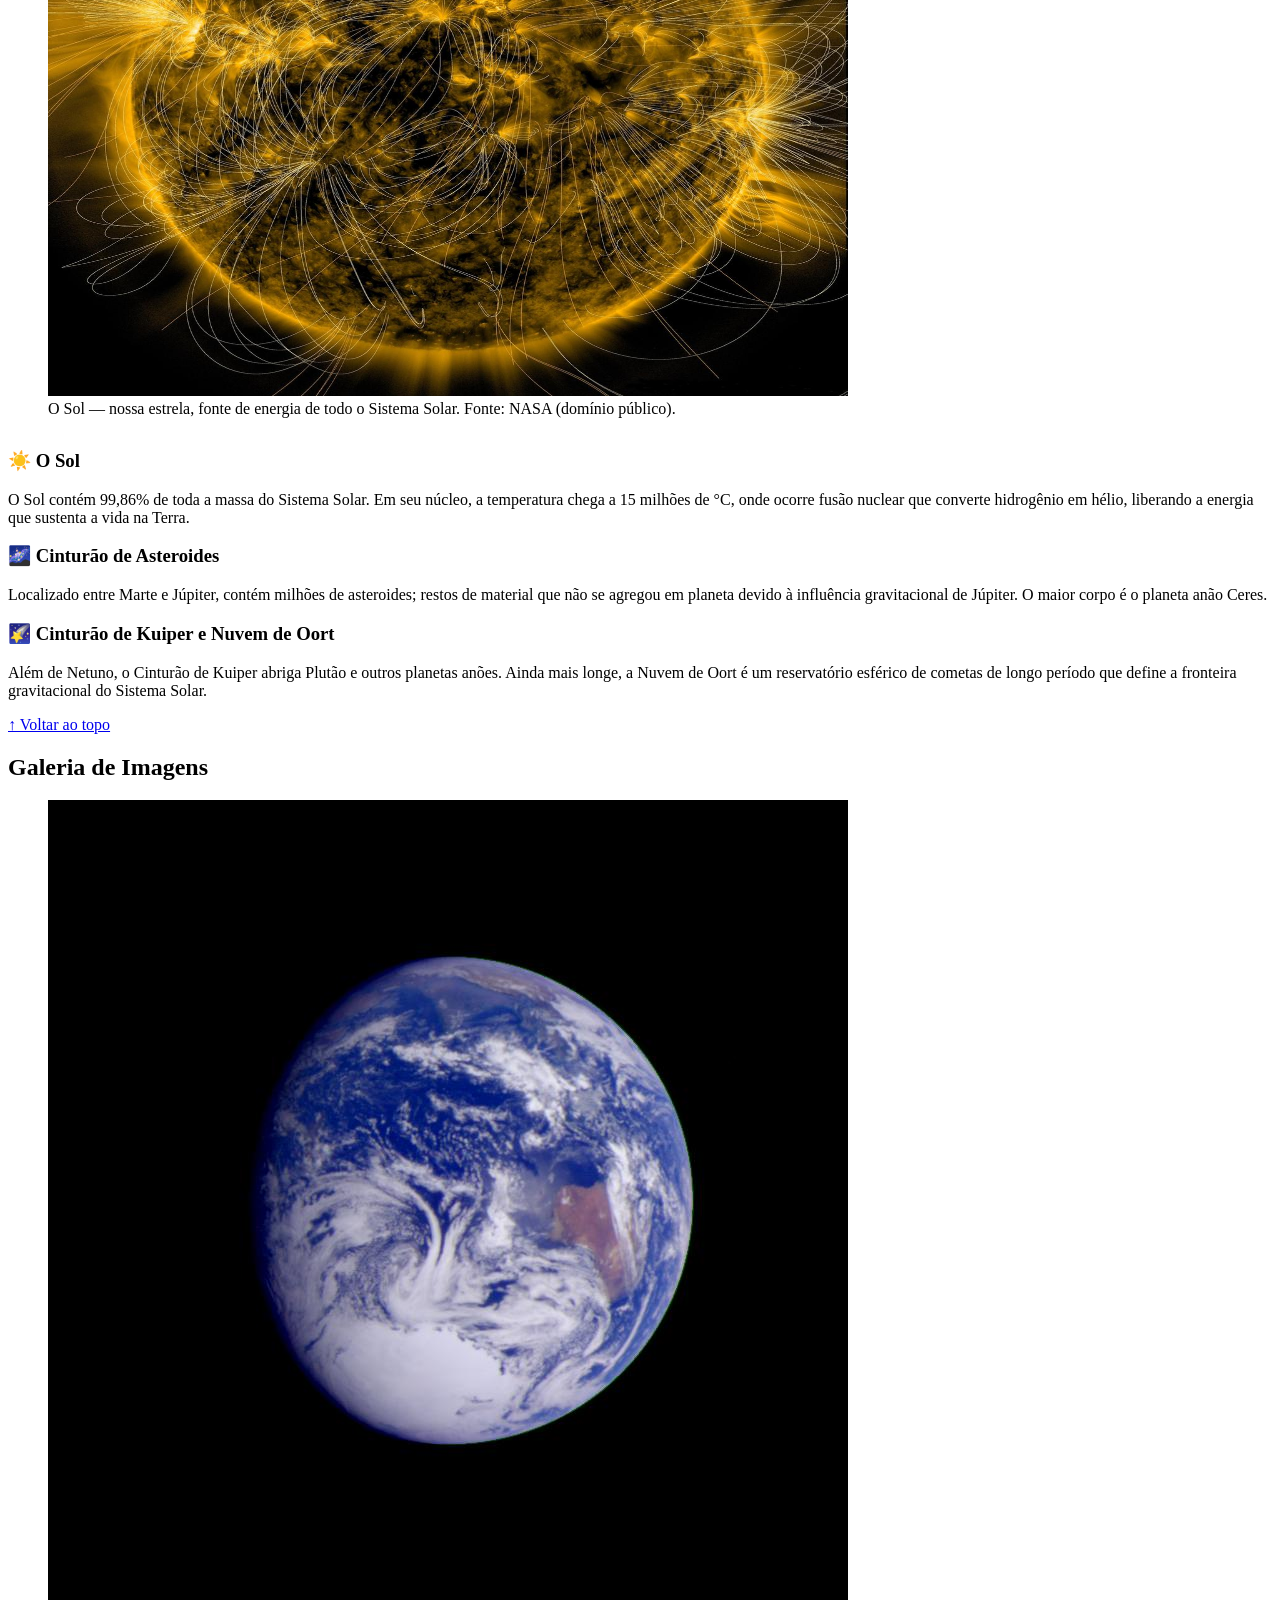
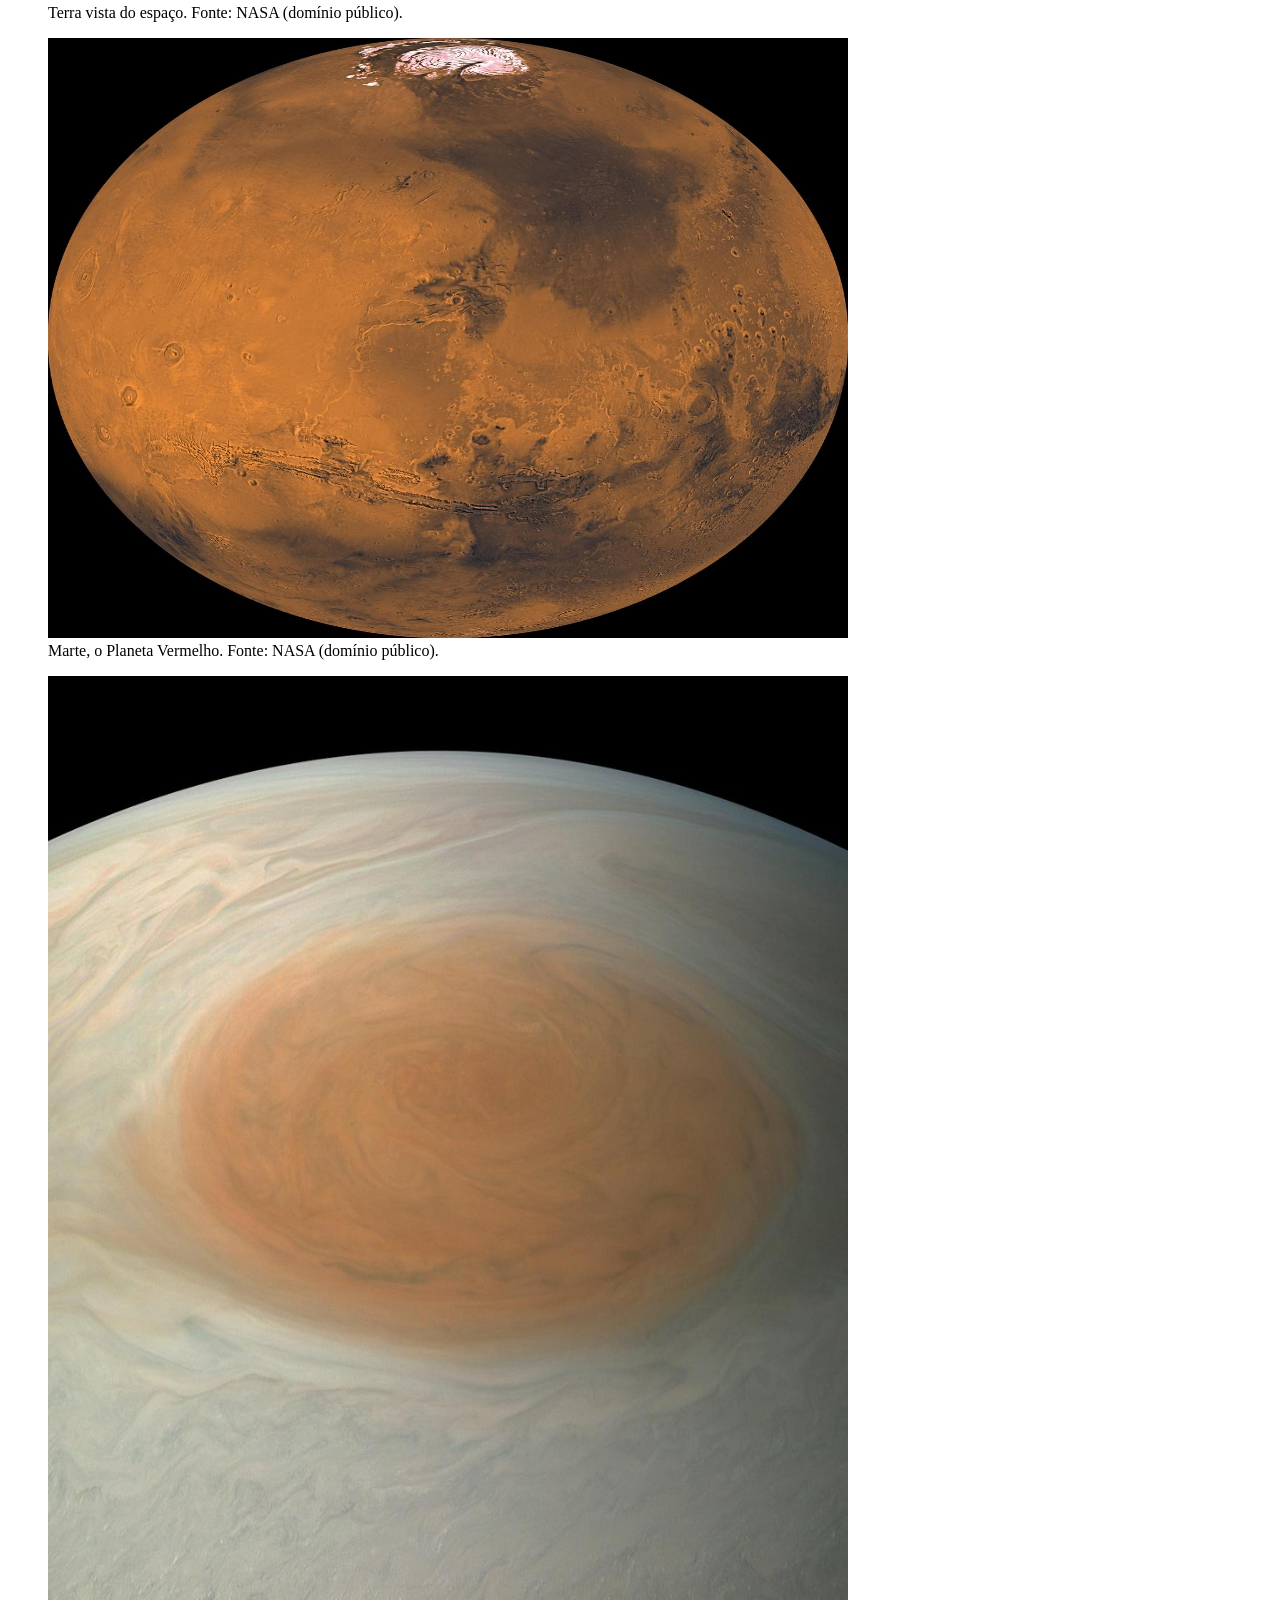
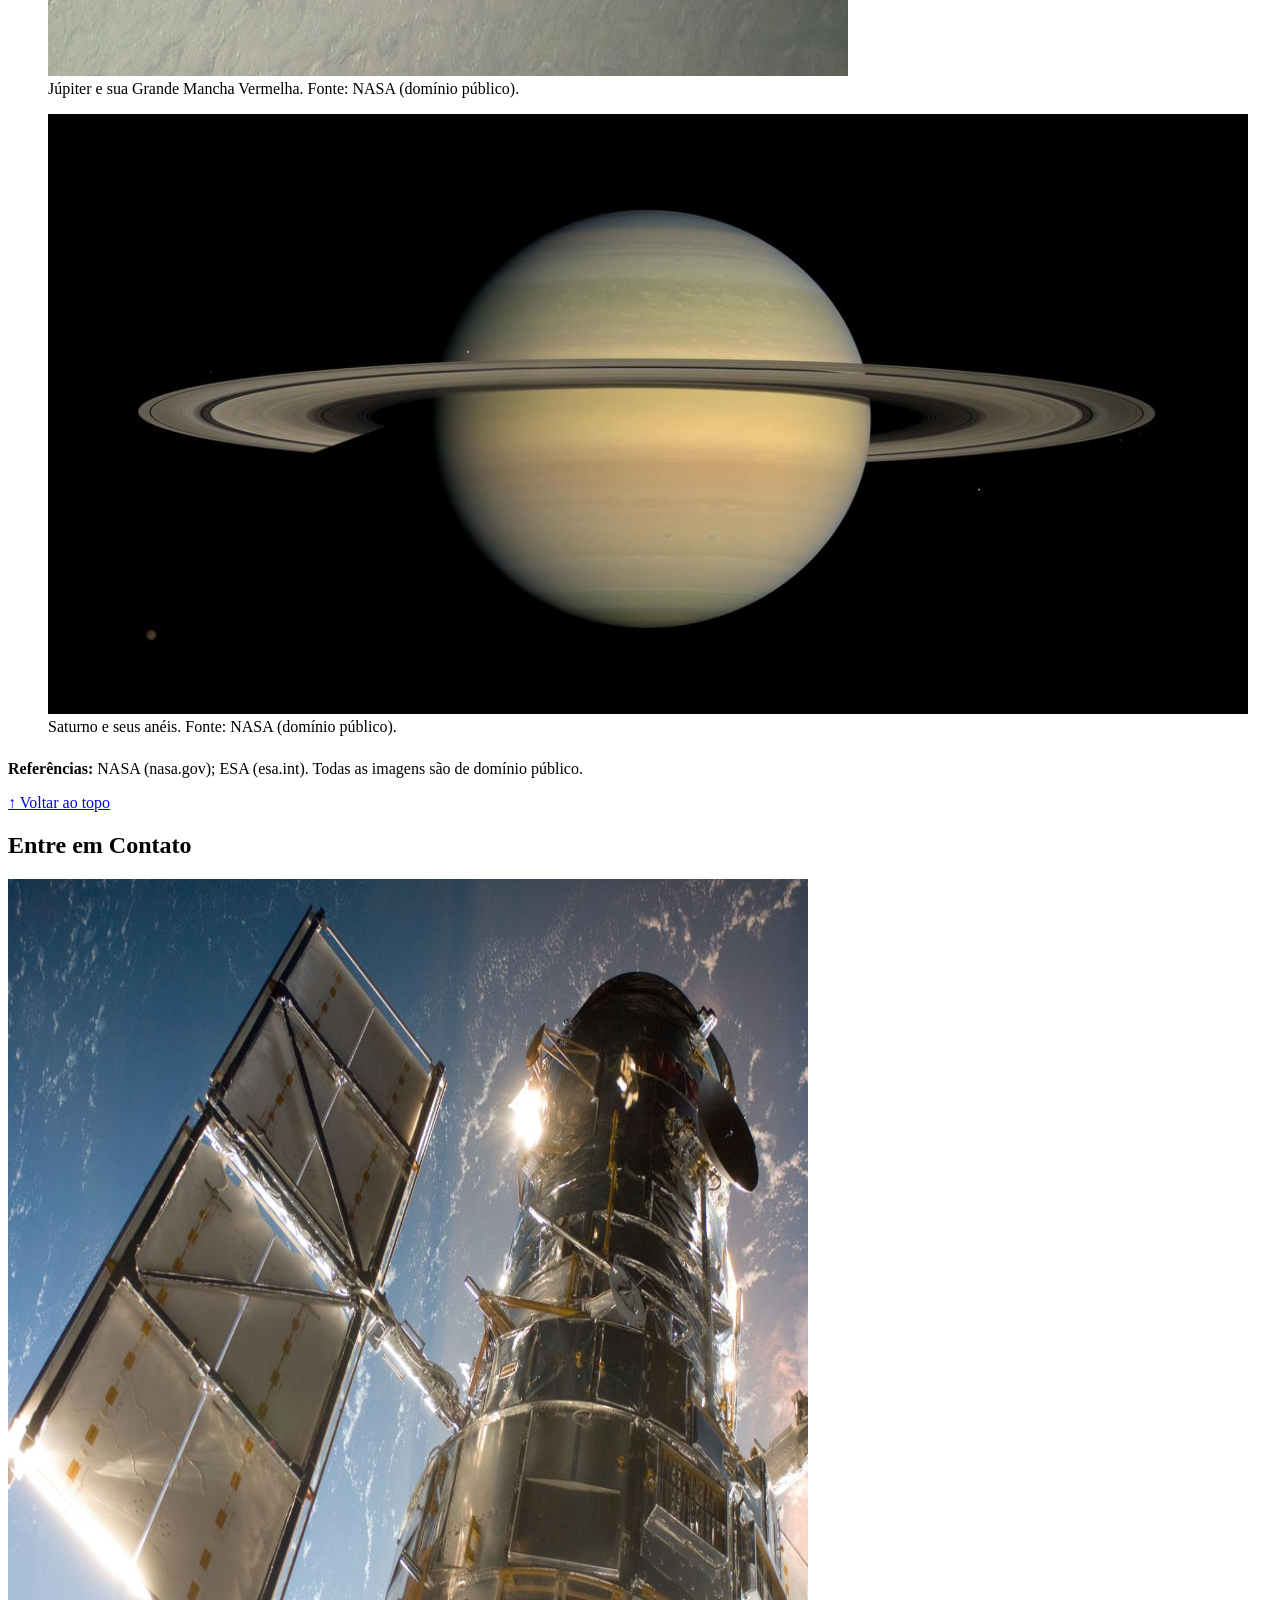
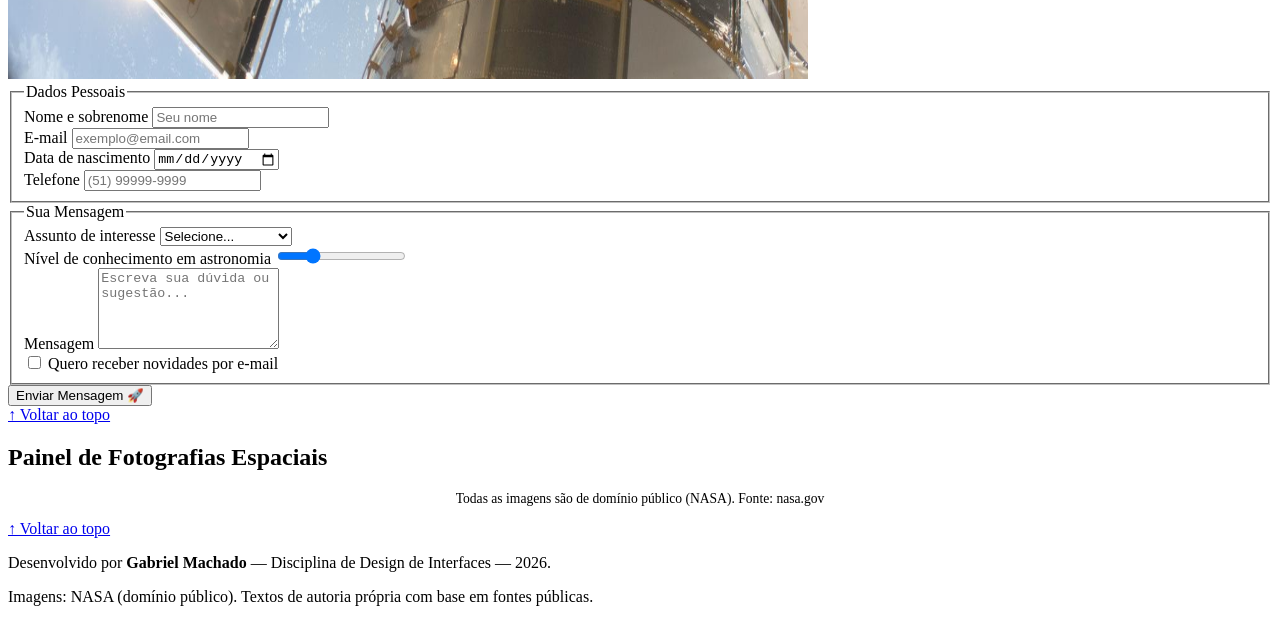
==== commit 2f8a8dd0: "Update index.html" ====
--- a/index.html
+++ b/index.html
@@ -6,7 +6,7 @@
     <meta name="viewport" content="width=device-width, initial-scale=1.0">
 
     <!-- metatags gerais -->
-    <title>Sistema Solar — Guia Educativo</title>
+    <title>Sistema Solar, Guia Educativo</title>
     <meta name="description"
         content="Aprenda sobre o Sistema Solar: planetas, características, formação e curiosidades astronômicas em um guia educativo completo.">
     <meta name="keywords" content="sistema solar, planetas, astronomia, educação, espaço, sol, terra, marte, júpiter">
@@ -289,4 +289,4 @@
 
 </body>
 
-</html>+</html>
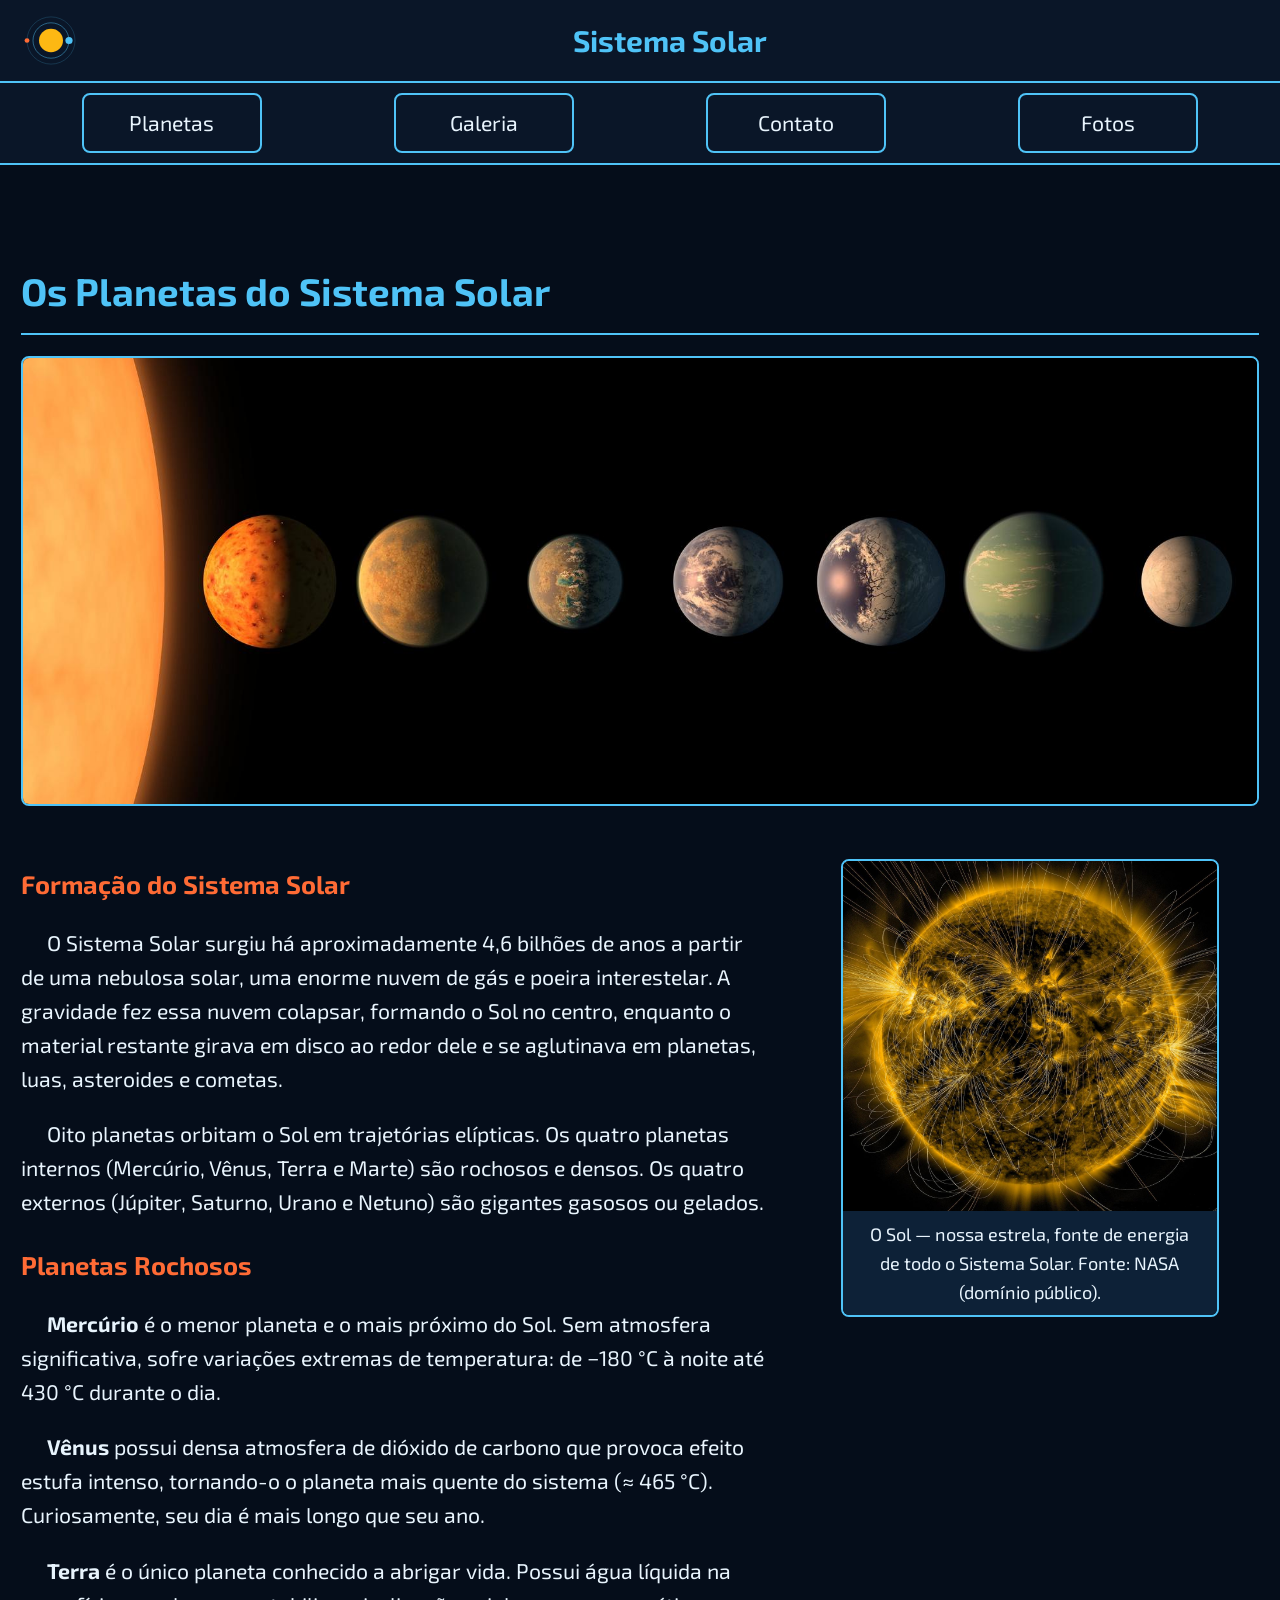
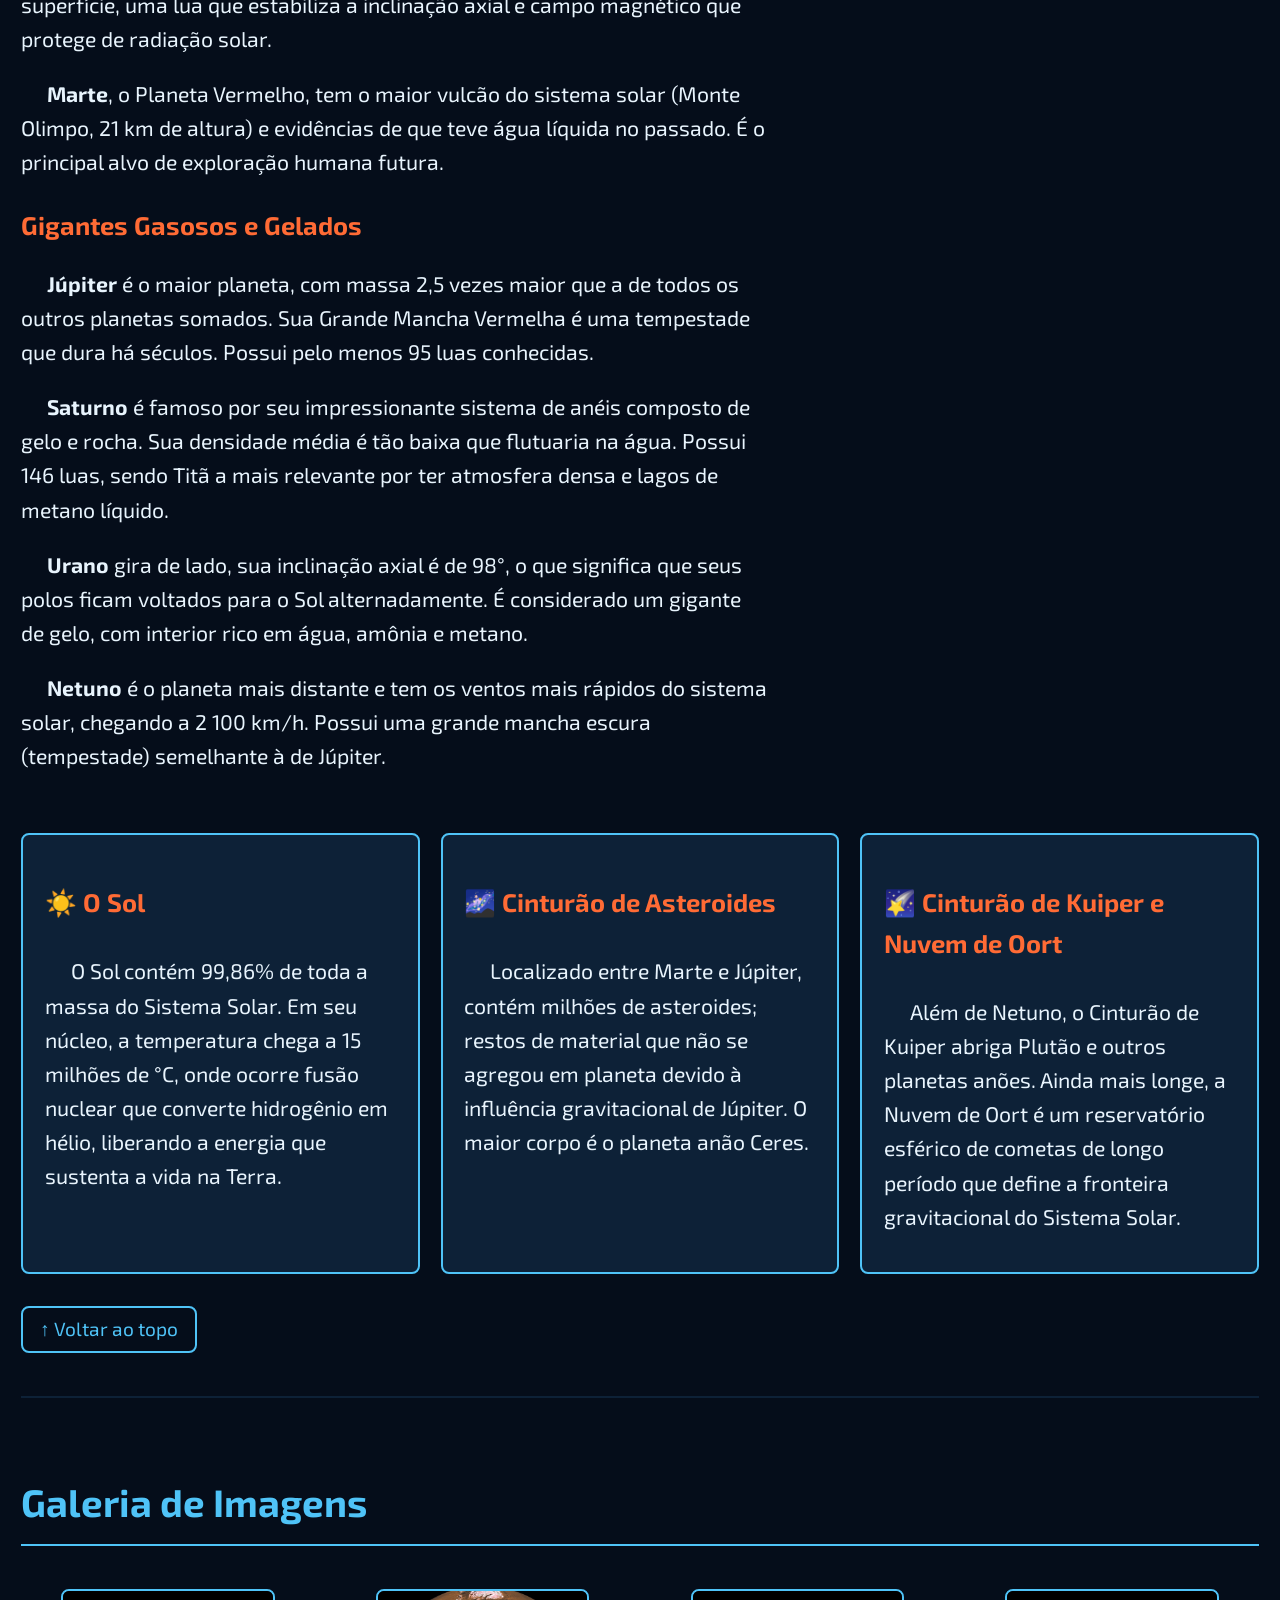
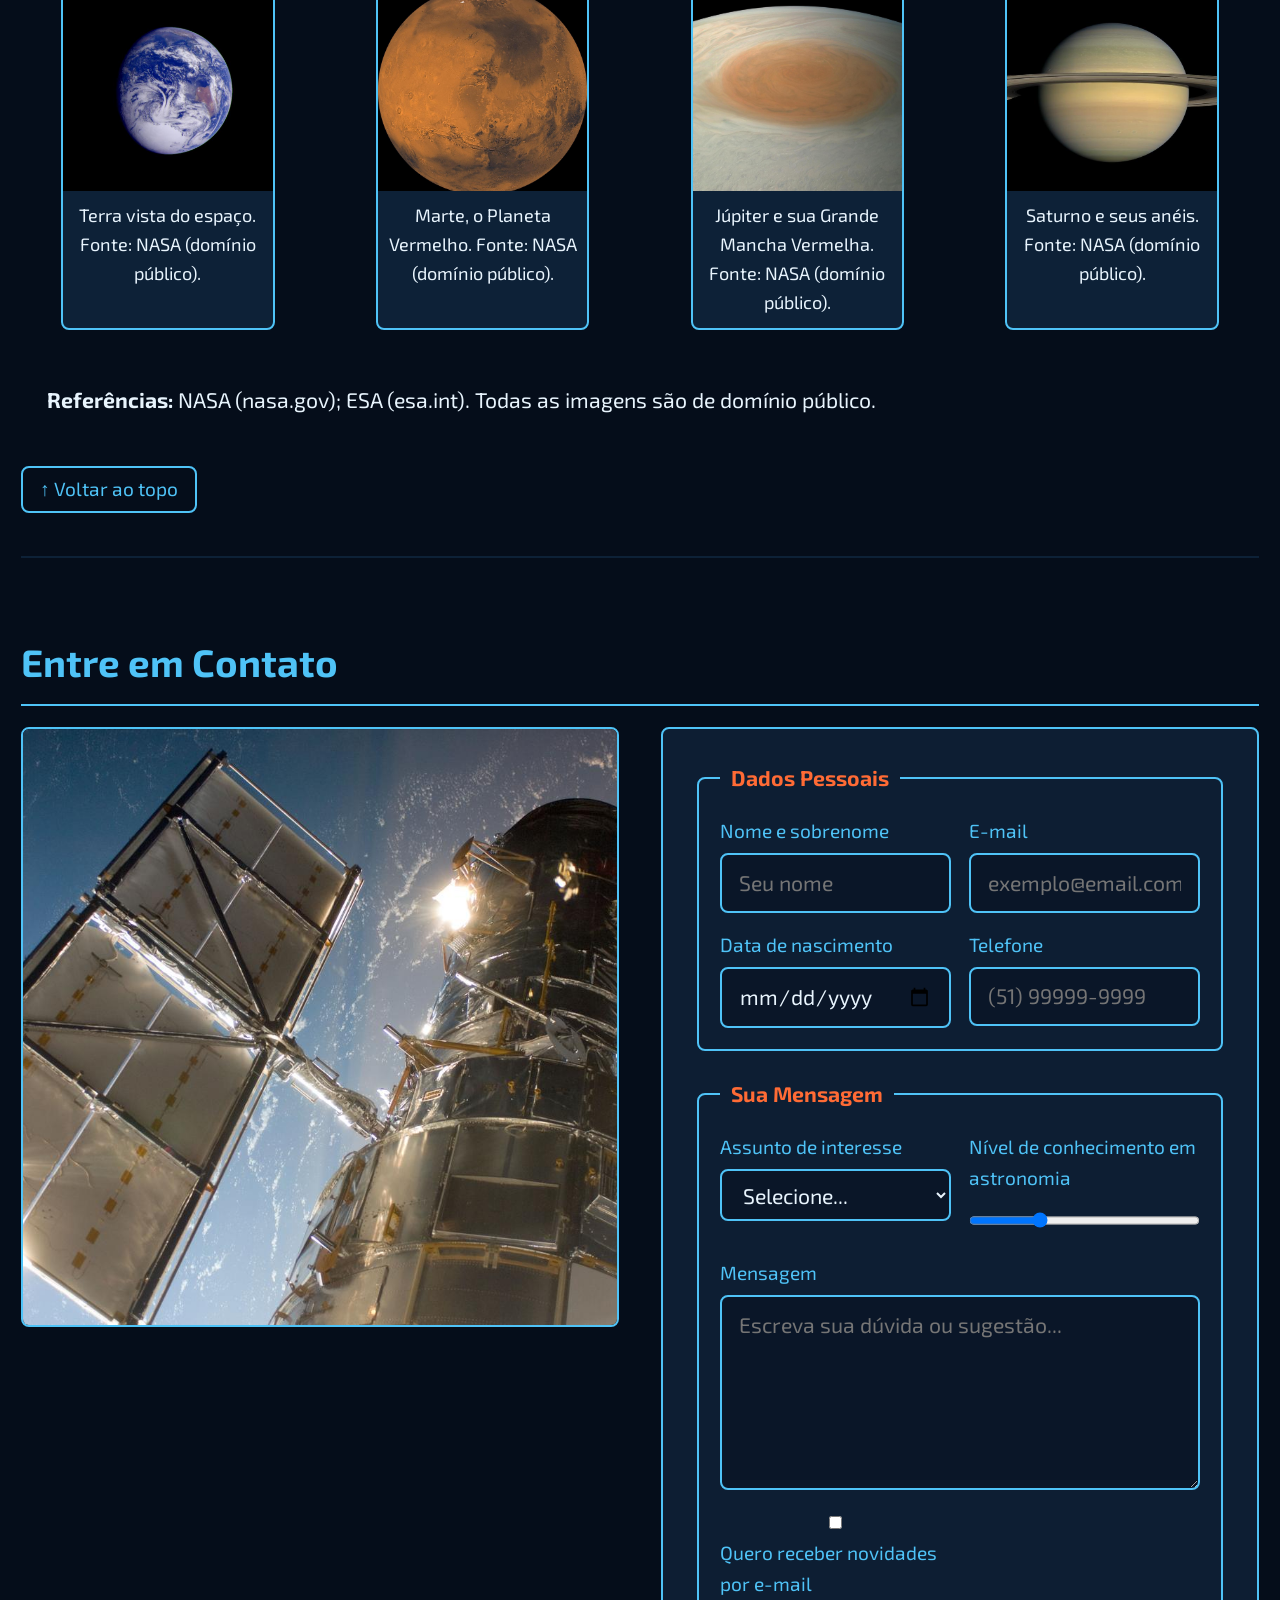
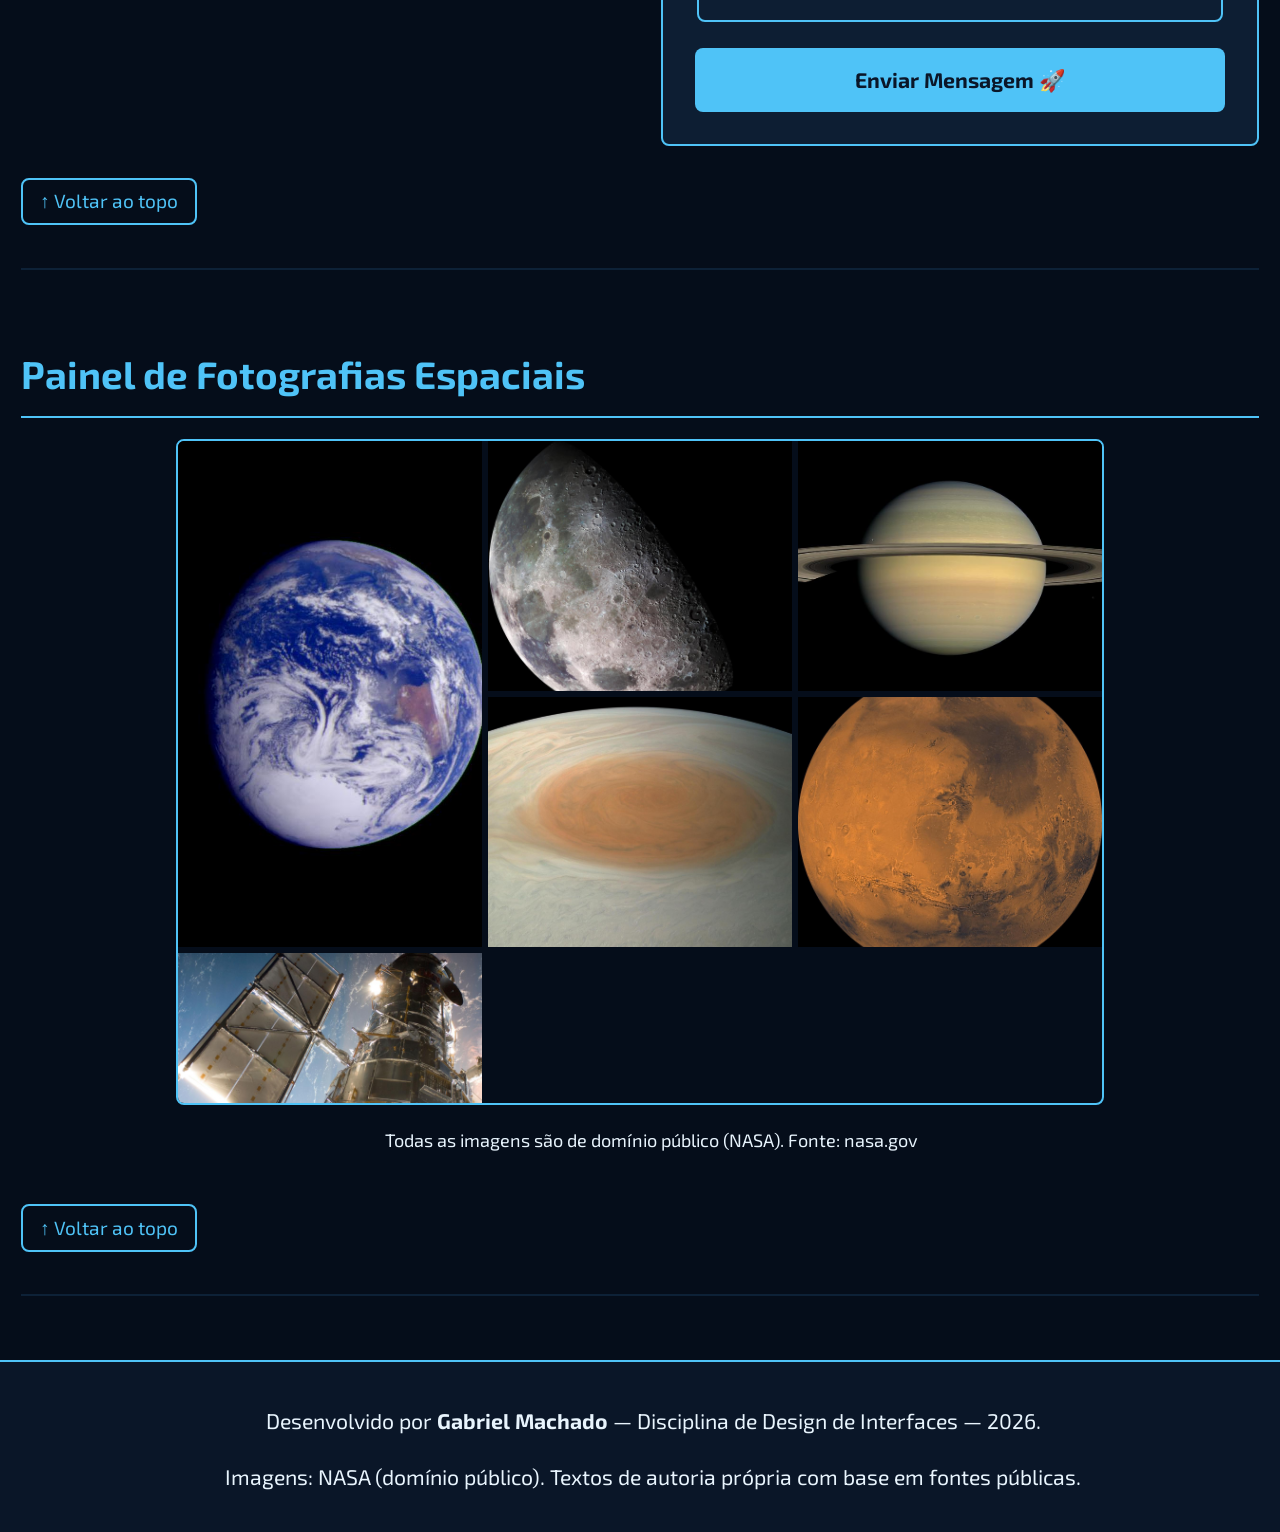
==== commit 51acd1b8: "Update index.html" ====
--- a/index.html
+++ b/index.html
@@ -28,7 +28,7 @@
     <meta name="twitter:image" content="img/banner-solar.jpg">
 
     <link rel="stylesheet" href="css/main.css">
-    <script type="module" src="js/main.js" defer></script>
+    <script type="module" src="js/main.js" ></script>
 </head>
 
 <body>
--- a/css/main.css
+++ b/css/main.css
@@ -0,0 +1,21 @@
+
+@import url('https://fonts.googleapis.com/css2?family=Exo+2:wght@400;700&display=swap');
+@import url('modern-normalize.css');
+@import url('variables.css');
+@import url('base.css');
+@import url('layout.css');
+@import url('components.css');
+
+.hero-banner {
+    width: 100%;
+    height: clamp(200px, 40vw, 450px);
+    object-fit: cover;
+    border-radius: var(--radius);
+    border: var(--border-width) solid var(--highlight-color);
+    margin-bottom: 1.5rem;
+}
+
+section {
+    padding: 2rem 0;
+    border-bottom: var(--border-width) solid var(--card-bg);
+}
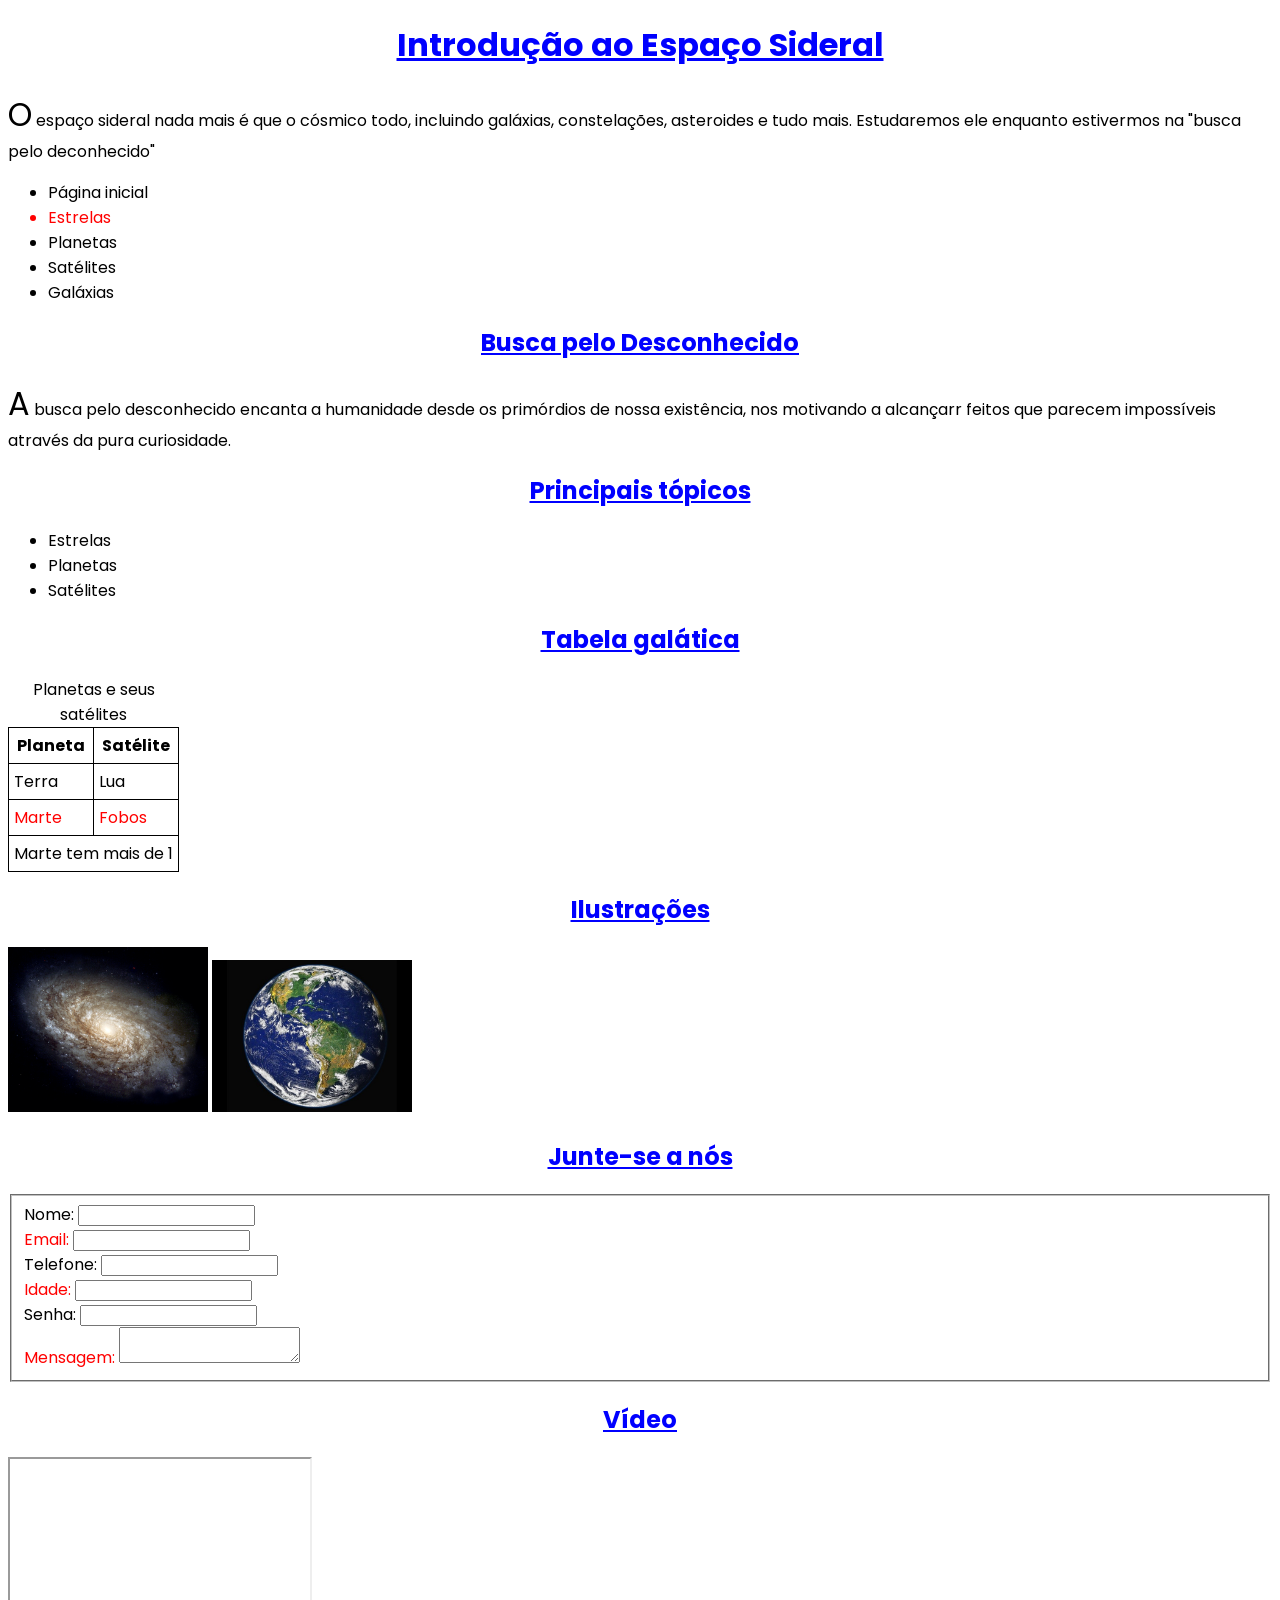
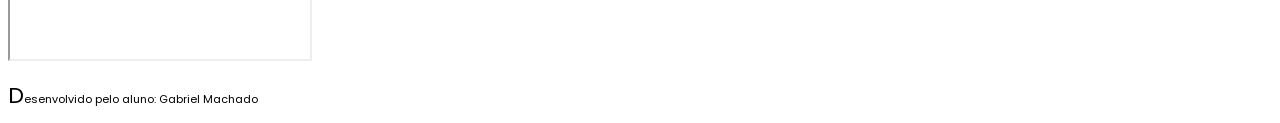
==== commit 4effc672: "Add files via upload" ====
--- a/index.html
+++ b/index.html
@@ -1,292 +1,108 @@
-<!DOCTYPE html>
-<html lang="pt-br">
-
-<head>
-    <meta charset="UTF-8">
-    <meta name="viewport" content="width=device-width, initial-scale=1.0">
-
-    <!-- metatags gerais -->
-    <title>Sistema Solar, Guia Educativo</title>
-    <meta name="description"
-        content="Aprenda sobre o Sistema Solar: planetas, características, formação e curiosidades astronômicas em um guia educativo completo.">
-    <meta name="keywords" content="sistema solar, planetas, astronomia, educação, espaço, sol, terra, marte, júpiter">
-    <meta name="author" content="Seu Nome">
-    <meta name="robots" content="index, follow">
-
-    <!-- Open Graph (Facebook, LinkedIn, WhatsApp etc...) -->
-    <meta property="og:type" content="website">
-    <meta property="og:title" content="Sistema Solar — Guia Educativo">
-    <meta property="og:description" content="Explore o Sistema Solar com textos, imagens e curiosidades astronômicas.">
-    <meta property="og:image" content="img/banner-solar.jpg">
-    <meta property="og:url" content="https://seuusuario.github.io/sistema-solar">
-    <meta property="og:locale" content="pt_BR">
-
-    <!-- Twitter -->
-    <meta name="twitter:card" content="summary_large_image">
-    <meta name="twitter:title" content="Sistema Solar — Guia Educativo">
-    <meta name="twitter:description" content="Explore o Sistema Solar com textos, imagens e curiosidades.">
-    <meta name="twitter:image" content="img/banner-solar.jpg">
-
-    <link rel="stylesheet" href="css/main.css">
-    <script type="module" src="js/main.js" ></script>
-</head>
-
-<body>
-
-    <!-- Topo fixo -->
-    <div class="fixed">
-        <header id="topo">
-            <a href="index.html">
-                <img src="img/logo.svg" width="200" height="200" alt="Logo Sistema Solar" class="logo">
-            </a>
-            <h1>Sistema Solar</h1>
-            <button aria-label="Abrir menu de navegação" aria-expanded="false" onclick="
-                    const nav = document.querySelector('nav');
-                    const expanded = nav.classList.toggle('ativo');
-                    this.setAttribute('aria-expanded', expanded);
-                ">☰</button>
-        </header>
-        <nav aria-label="Menu principal">
-            <a href="index.html#section-planetas"
-                onclick="document.querySelector('nav').classList.remove('ativo')">Planetas</a>
-            <a href="index.html#section-galeria"
-                onclick="document.querySelector('nav').classList.remove('ativo')">Galeria</a>
-            <a href="index.html#section-contato"
-                onclick="document.querySelector('nav').classList.remove('ativo')">Contato</a>
-            <a href="index.html#section-painel"
-                onclick="document.querySelector('nav').classList.remove('ativo')">Fotos</a>
-        </nav>
-    </div>
-
-    <main>
-
-        <!-- TEXTO -->
-        <section id="section-planetas" aria-labelledby="titulo-planetas">
-            <h2 id="titulo-planetas">Os Planetas do Sistema Solar</h2>
-
-            <img class="hero-banner" src="img/banner-solar.jpg"
-                alt="Comparação de tamanho dos planetas do Sistema Solar" width="1200" height="400" loading="lazy">
-
-            <div class="section-content">
-                <div class="text-block">
-                    <h3>Formação do Sistema Solar</h3>
-                    <p>O Sistema Solar surgiu há aproximadamente 4,6 bilhões de anos a partir de uma nebulosa solar, 
-                        uma enorme nuvem de gás e poeira interestelar. A gravidade fez essa nuvem colapsar, formando o
-                        Sol no centro, enquanto o material restante girava em disco ao redor dele e se aglutinava em
-                        planetas, luas, asteroides e cometas.</p>
-                    <p>Oito planetas orbitam o Sol em trajetórias elípticas. Os quatro planetas internos (Mercúrio,
-                        Vênus, Terra e Marte) são rochosos e densos. Os quatro externos (Júpiter, Saturno, Urano e
-                        Netuno) são gigantes gasosos ou gelados.</p>
-
-                    <h3>Planetas Rochosos</h3>
-                    <p><strong>Mercúrio</strong> é o menor planeta e o mais próximo do Sol. Sem atmosfera significativa,
-                        sofre variações extremas de temperatura: de −180 °C à noite até 430 °C durante o dia.</p>
-                    <p><strong>Vênus</strong> possui densa atmosfera de dióxido de carbono que provoca efeito estufa
-                        intenso, tornando-o o planeta mais quente do sistema (≈ 465 °C). Curiosamente, seu dia é mais
-                        longo que seu ano.</p>
-                    <p><strong>Terra</strong> é o único planeta conhecido a abrigar vida. Possui água líquida na
-                        superfície, uma lua que estabiliza a inclinação axial e campo magnético que protege de radiação
-                        solar.</p>
-                    <p><strong>Marte</strong>, o Planeta Vermelho, tem o maior vulcão do sistema solar (Monte Olimpo, 21
-                        km de altura) e evidências de que teve água líquida no passado. É o principal alvo de exploração
-                        humana futura.</p>
-
-                    <h3>Gigantes Gasosos e Gelados</h3>
-                    <p><strong>Júpiter</strong> é o maior planeta, com massa 2,5 vezes maior que a de todos os outros
-                        planetas somados. Sua Grande Mancha Vermelha é uma tempestade que dura há séculos. Possui pelo
-                        menos 95 luas conhecidas.</p>
-                    <p><strong>Saturno</strong> é famoso por seu impressionante sistema de anéis composto de gelo e
-                        rocha. Sua densidade média é tão baixa que flutuaria na água. Possui 146 luas, sendo Titã a mais
-                        relevante por ter atmosfera densa e lagos de metano líquido.</p>
-                    <p><strong>Urano</strong> gira de lado, sua inclinação axial é de 98°, o que significa que seus
-                        polos ficam voltados para o Sol alternadamente. É considerado um gigante de gelo, com interior
-                        rico em água, amônia e metano.</p>
-                    <p><strong>Netuno</strong> é o planeta mais distante e tem os ventos mais rápidos do sistema solar,
-                        chegando a 2 100 km/h. Possui uma grande mancha escura (tempestade) semelhante à de Júpiter.</p>
-                </div>
-
-                <figure>
-                    <img src="img/sol-detalhe.jpg" alt="O Sol com detalhes de sua superfície" width="800" height="600"
-                        loading="lazy">
-                    <figcaption>O Sol — nossa estrela, fonte de energia de todo o Sistema Solar. Fonte: NASA (domínio
-                        público).</figcaption>
-                </figure>
-            </div>
-
-            <div class="cards-grid" style="margin-top:2rem;">
-                <article class="card">
-                    <h3>☀️ O Sol</h3>
-                    <p>O Sol contém 99,86% de toda a massa do Sistema Solar. Em seu núcleo, a temperatura chega a 15
-                        milhões de °C, onde ocorre fusão nuclear que converte hidrogênio em hélio, liberando a energia
-                        que sustenta a vida na Terra.</p>
-                </article>
-                <article class="card">
-                    <h3>🌌 Cinturão de Asteroides</h3>
-                    <p>Localizado entre Marte e Júpiter, contém milhões de asteroides; restos de material que não se
-                        agregou em planeta devido à influência gravitacional de Júpiter. O maior corpo é o planeta anão
-                        Ceres.</p>
-                </article>
-                <article class="card">
-                    <h3>🌠 Cinturão de Kuiper e Nuvem de Oort</h3>
-                    <p>Além de Netuno, o Cinturão de Kuiper abriga Plutão e outros planetas anões. Ainda mais longe, a
-                        Nuvem de Oort é um reservatório esférico de cometas de longo período que define a fronteira
-                        gravitacional do Sistema Solar.</p>
-                </article>
-            </div>
-
-            <a href="#topo" class="back-to-top">↑ Voltar ao topo</a>
-        </section>
-
-        <!-- GALERIA  -->
-        <section id="section-galeria" aria-labelledby="titulo-galeria">
-            <h2 id="titulo-galeria">Galeria de Imagens</h2>
-
-            <div class="gallery-flex">
-                <figure>
-                    <img src="img/terra.jpg" alt="A Terra vista do espaço" width="800" height="800" loading="lazy">
-                    <figcaption>Terra vista do espaço. Fonte: NASA (domínio público).</figcaption>
-                </figure>
-                <figure>
-                    <img src="img/marte.jpg" alt="Superfície de Marte, o Planeta Vermelho" width="800" height="600"
-                        loading="lazy">
-                    <figcaption>Marte, o Planeta Vermelho. Fonte: NASA (domínio público).</figcaption>
-                </figure>
-                <figure>
-                    <img src="img/jupiter.jpg" alt="Júpiter com sua Grande Mancha Vermelha" width="800" height="1000"
-                        loading="lazy">
-                    <figcaption>Júpiter e sua Grande Mancha Vermelha. Fonte: NASA (domínio público).</figcaption>
-                </figure>
-                <figure>
-                    <img src="img/saturno.jpg" alt="Saturno com seus famosos anéis" width="1200" height="600"
-                        loading="lazy">
-                    <figcaption>Saturno e seus anéis. Fonte: NASA (domínio público).</figcaption>
-                </figure>
-            </div>
-
-            <p style="margin-top:1.5rem;"><strong>Referências:</strong> NASA (nasa.gov); ESA (esa.int). Todas as imagens
-                são de domínio público.</p>
-
-            <a href="#topo" class="back-to-top">↑ Voltar ao topo</a>
-        </section>
-
-        <!-- Formulário e Figura -->
-        <section id="section-contato" aria-labelledby="titulo-contato">
-            <h2 id="titulo-contato">Entre em Contato</h2>
-
-            <div class="form-section-grid">
-
-                <!-- Figura grande ao lado do formulário -->
-                <img class="form-image" src="img/nebulosa.jpg" alt="Nebulosa espacial capturada pelo telescópio Hubble"
-                    width="800" height="800" loading="lazy">
-
-                <!-- Formulário com Fieldsets e tipos variados -->
-                <form class="contact-form" action="#" method="post" novalidate>
-
-                    <fieldset>
-                        <legend>Dados Pessoais</legend>
-                        <div class="form-grid">
-                            <div class="form-group">
-                                <label for="nome">Nome e sobrenome</label>
-                                <input type="text" id="nome" name="nome" placeholder="Seu nome" autocomplete="name"
-                                    required>
-                            </div>
-                            <div class="form-group">
-                                <label for="email">E-mail</label>
-                                <input type="email" id="email" name="email" placeholder="exemplo@email.com"
-                                    autocomplete="email" required>
-                            </div>
-                            <div class="form-group">
-                                <label for="nascimento">Data de nascimento</label>
-                                <input type="date" id="nascimento" name="nascimento" autocomplete="bday">
-                            </div>
-                            <div class="form-group">
-                                <label for="telefone">Telefone</label>
-                                <input type="tel" id="telefone" name="telefone" placeholder="(51) 99999-9999"
-                                    autocomplete="tel">
-                            </div>
-                        </div>
-                    </fieldset>
-
-                    <fieldset>
-                        <legend>Sua Mensagem</legend>
-                        <div class="form-grid">
-                            <div class="form-group">
-                                <label for="assunto">Assunto de interesse</label>
-                                <select id="assunto" name="assunto">
-                                    <option value="">Selecione...</option>
-                                    <option value="planetas">Planetas</option>
-                                    <option value="sol">O Sol</option>
-                                    <option value="missoes">Missões Espaciais</option>
-                                    <option value="outro">Outro</option>
-                                </select>
-                            </div>
-                            <div class="form-group">
-                                <label for="nivel">Nível de conhecimento em astronomia</label>
-                                <input type="range" id="nivel" name="nivel" min="1" max="5" step="1" value="2">
-                            </div>
-                            <div class="form-group full-width">
-                                <label for="mensagem">Mensagem</label>
-                                <textarea id="mensagem" name="mensagem" placeholder="Escreva sua dúvida ou sugestão..."
-                                    rows="5" required></textarea>
-                            </div>
-                            <div class="form-group">
-                                <label>
-                                    <input type="checkbox" id="newsletter" name="newsletter" value="sim">
-                                    Quero receber novidades por e-mail
-                                </label>
-                            </div>
-                        </div>
-                    </fieldset>
-
-                    <button type="submit" class="form-submit">Enviar Mensagem 🚀</button>
-                </form>
-            </div>
-
-            <a href="#topo" class="back-to-top">↑ Voltar ao topo</a>
-        </section>
-
-        <!-- =====================================================
-             SEÇÃO 4 — Painel de Fotos (Trabalho 3 — nova)
-             ===================================================== -->
-        <section id="section-painel" aria-labelledby="titulo-painel">
-            <h2 id="titulo-painel">Painel de Fotografias Espaciais</h2>
-
-            <div class="photo-panel" role="list" aria-label="Painel de fotografias espaciais">
-
-                <div class="photo-item" role="listitem" style="background-image: url('img/terra.jpg');"
-                    aria-label="Terra vista do espaço"></div>
-
-                <div class="photo-item" role="listitem" style="background-image: url('img/lua.jpg');"
-                    aria-label="Lua Cheia"></div>
-
-                <div class="photo-item" role="listitem" style="background-image: url('img/saturno.jpg');"
-                    aria-label="Saturno e seus anéis"></div>
-
-                <div class="photo-item" role="listitem" style="background-image: url('img/jupiter.jpg');"
-                    aria-label="Júpiter"></div>
-
-                <div class="photo-item" role="listitem" style="background-image: url('img/marte.jpg');"
-                    aria-label="Marte"></div>
-
-                <div class="photo-item" role="listitem" style="background-image: url('img/nebulosa.jpg');"
-                    aria-label="Nebulosa espacial"></div>
-
-            </div>
-
-            <p style="margin-top:1rem; font-size:0.85rem; text-align:center;">Todas as imagens são de domínio público
-                (NASA). Fonte: nasa.gov</p>
-
-            <a href="#topo" class="back-to-top">↑ Voltar ao topo</a>
-        </section>
-
-    </main>
-
-    <footer>
-        <p>Desenvolvido por <strong>Gabriel Machado</strong> &mdash; Disciplina de Design de Interfaces &mdash; 2026.
-        </p>
-        <p>Imagens: NASA (domínio público). Textos de autoria própria com base em fontes públicas.</p>
-    </footer>
-
-</body>
-
-</html>
+<!DOCTYPE html>
+<html lang="pt-BR">
+
+<head>
+    <meta charset="UTF-8">
+    <meta name="viewport" content="width=device-width, initial-scale=1.0">
+    <title>Trabalho1</title>
+    <link href="https://fonts.googleapis.com/css2?family=Poppins&display=swap" rel="stylesheet">
+    <link rel="stylesheet" href="css/style.css">
+</head>
+
+<body>
+
+    <header>
+        <h1>Introdução ao Espaço Sideral</h1>
+        <p>O espaço sideral nada mais é que o cósmico todo, incluindo galáxias, constelações, asteroides e tudo mais.
+            Estudaremos ele enquanto estivermos na "busca pelo deconhecido"</p>
+    </header>
+
+    <nav>
+        <ul>
+            <li>Página inicial</li>
+            <li>Estrelas</li>
+            <li>Planetas</li>
+            <li>Satélites</li>
+            <li>Galáxias</li>
+        </ul>
+    </nav>
+
+    <main>
+        <h2>Busca pelo Desconhecido</h2>
+        <p>A busca pelo desconhecido encanta a humanidade desde os primórdios de nossa existência, nos motivando a
+            alcançarr feitos que parecem impossíveis através da pura curiosidade. </p>
+
+        <h2>Principais tópicos</h2>
+        <ul>
+            <li>Estrelas</li>
+            <li>Planetas</li>
+            <li>Satélites</li>
+        </ul>
+
+        <h2>Tabela galática</h2>
+        <table>
+            <caption>Planetas e seus satélites</caption>
+            <thead>
+                <tr>
+                    <th>Planeta</th>
+                    <th>Satélite</th>
+                </tr>
+            </thead>
+            <tbody>
+                <tr>
+                    <td>Terra</td>
+                    <td>Lua</td>
+                </tr>
+                <tr>
+                    <td>Marte</td>
+                    <td>Fobos</td>
+                </tr>
+            </tbody>
+            <tfoot>
+                <tr>
+                    <td colspan="2">Marte tem mais de 1</td>
+                </tr>
+            </tfoot>
+        </table>
+
+        <h2>Ilustrações</h2>
+        <img src="img/img1.jpg" width="200" alt="Imagem logo do HTML">
+
+        <a href="https://www.google.com">
+            <img src="img/img2.jpg" width="200" alt="Imagem genérica de programação">
+        </a>
+
+        <h2>Junte-se a nós</h2>
+        <form>
+            <fieldset>
+                <label>Nome:</label>
+                <input type="text"><br>
+
+                <label>Email:</label>
+                <input type="email"><br>
+
+                <label>Telefone:</label>
+                <input type="tel"><br>
+
+                <label>Idade:</label>
+                <input type="number"><br>
+
+                <label>Senha:</label>
+                <input type="password"><br>
+
+                <label>Mensagem:</label>
+                <textarea></textarea>
+            </fieldset>
+        </form>
+
+        <h2>Vídeo</h2>
+        <iframe width="300" height="200" src="https://www.youtube.com/embed/dQw4w9WgXcQ" title="Vídeozão"></iframe>
+    </main>
+
+    <footer>
+        <p> Desenvolvido pelo aluno: Gabriel Machado </p>
+    </footer>
+
+</body>
+
+</html>
--- a/css/style.css
+++ b/css/style.css
@@ -0,0 +1,42 @@
+body {
+    font-family: 'Poppins', sans-serif;
+}
+
+h1,
+h2 {
+    color: blue;
+    text-decoration: underline;
+    text-align: center;
+}
+
+p,
+li,
+label,
+table {
+    color: black;
+}
+
+nav ul li:nth-child(2),
+table tr:nth-child(2),
+label:nth-child(even) {
+    color: red;
+}
+
+p::first-letter {
+    font-size: 2em;
+}
+
+footer {
+    font-size: 11px;
+}
+
+/* Bordas da tabela */
+table {
+    border-collapse: collapse;
+}
+
+th,
+td {
+    border: 1px solid black;
+    padding: 5px;
+}
